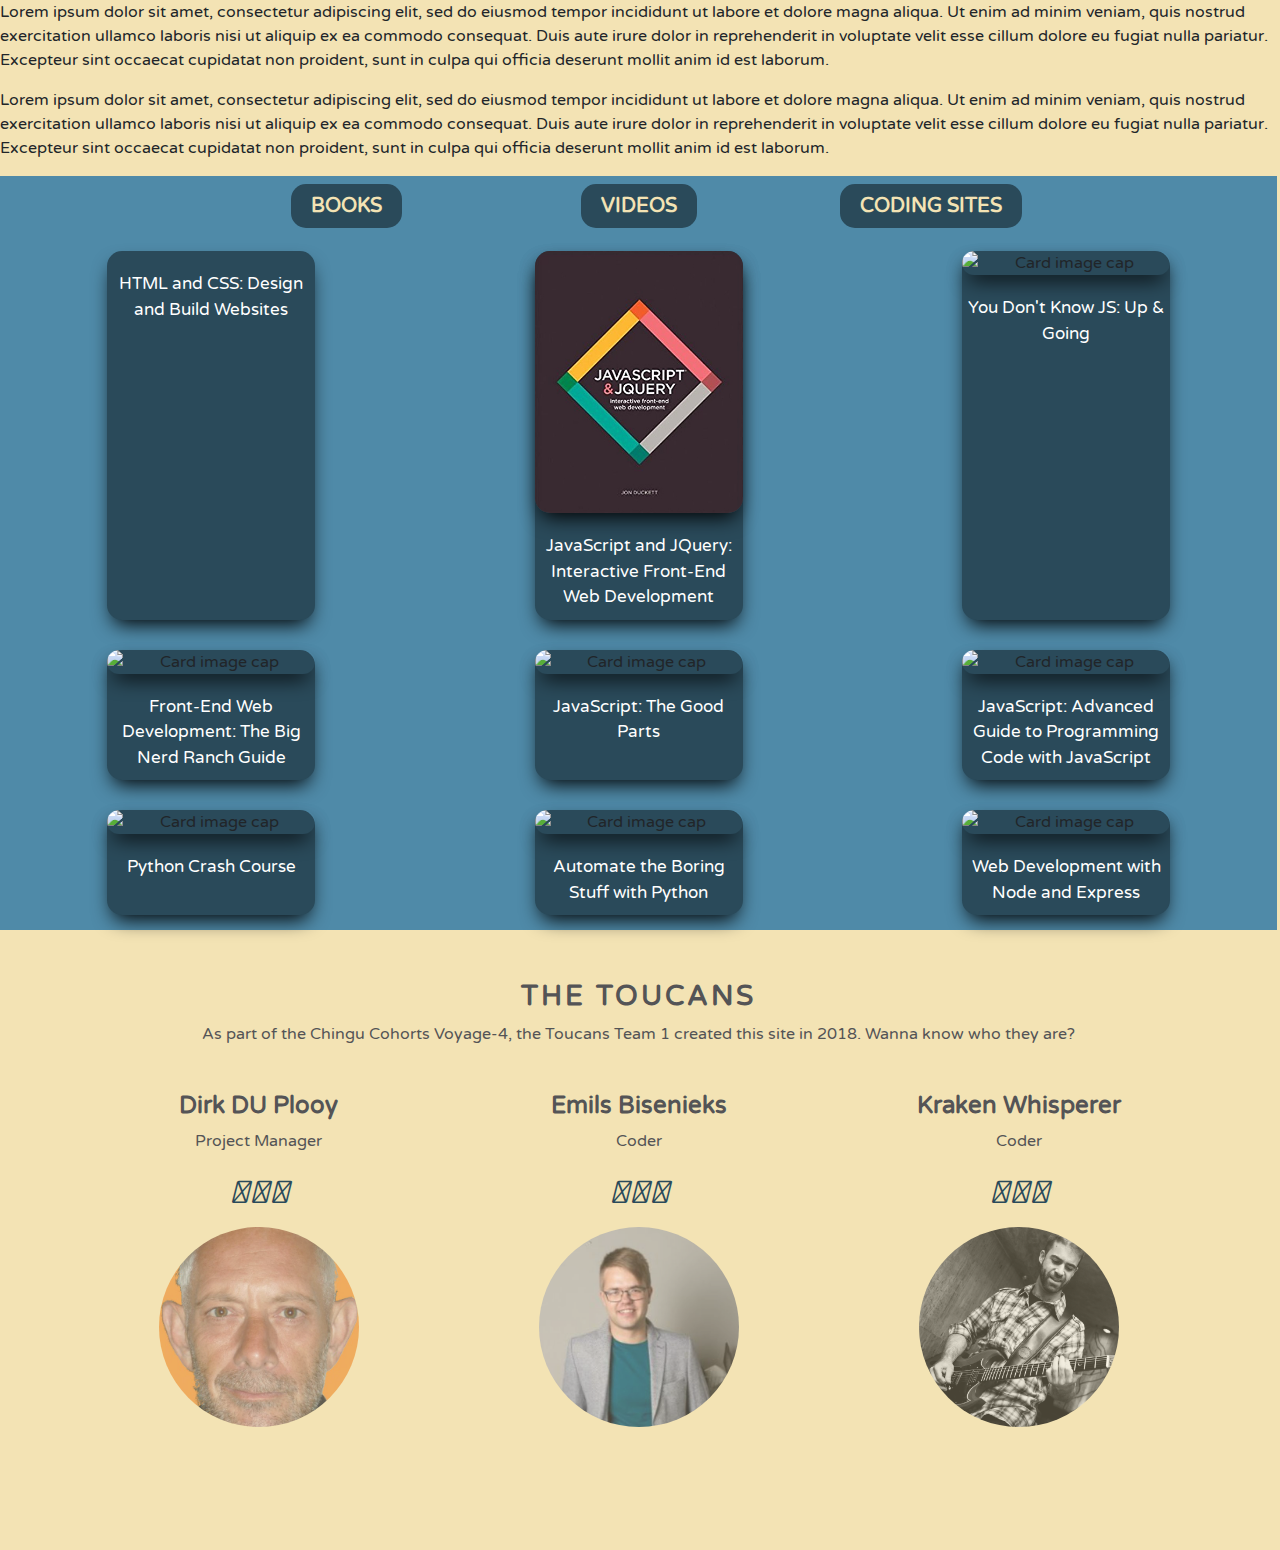
==== index.html @ 9dbf76cd "CSS Grid" ====
<!doctype html>
<html lang="en">

<head>
  <!-- Required meta tags -->
  <meta charset="utf-8">
  <meta name="viewport" content="width=device-width, initial-scale=1, shrink-to-fit=no">

  <!-- Bootstrap CSS -->
  <link rel="stylesheet" href="https://maxcdn.bootstrapcdn.com/bootstrap/4.0.0/css/bootstrap.min.css" integrity="sha384-Gn5384xqQ1aoWXA+058RXPxPg6fy4IWvTNh0E263XmFcJlSAwiGgFAW/dAiS6JXm"
    crossorigin="anonymous">
  <link rel="stylesheet" href="https://maxcdn.bootstrapcdn.com/font-awesome/4.7.0/css/font-awesome.min.css">
  <script defer src="https://use.fontawesome.com/releases/v5.0.7/js/all.js"></script>
  <link rel="stylesheet" href="https://cdn.rawgit.com/konpa/devicon/df6431e323547add1b4cf45992913f15286456d3/devicon.min.css">
  <link href="https://fonts.googleapis.com/css?family=Gloria+Hallelujah|Varela+Round" rel="stylesheet">
  <link rel="stylesheet" type="text/css" href="css/style.css" />
  <title>Toucans-Team-1</title>

</head>


<body>
  <!--Navbar_Section-dirkduplooy-->
  <div class="navBar">
<nav class
  </div>
  <!--End of Navbar-Section-dirkduplooy-->

  <!--Header and Intro-->
  <div class="headerIntro">

    <p>Lorem ipsum dolor sit amet, consectetur adipiscing elit, sed do eiusmod tempor incididunt ut labore et dolore magna aliqua.
      Ut enim ad minim veniam, quis nostrud exercitation ullamco laboris nisi ut aliquip ex ea commodo consequat. Duis aute
      irure dolor in reprehenderit in voluptate velit esse cillum dolore eu fugiat nulla pariatur. Excepteur sint occaecat
      cupidatat non proident, sunt in culpa qui officia deserunt mollit anim id est laborum.</p>

  </div>

  <!-- more-content-section-->

  <div class="moreContent">

    <p>Lorem ipsum dolor sit amet, consectetur adipiscing elit, sed do eiusmod tempor incididunt ut labore et dolore magna aliqua.
      Ut enim ad minim veniam, quis nostrud exercitation ullamco laboris nisi ut aliquip ex ea commodo consequat. Duis aute
      irure dolor in reprehenderit in voluptate velit esse cillum dolore eu fugiat nulla pariatur. Excepteur sint occaecat
      cupidatat non proident, sunt in culpa qui officia deserunt mollit anim id est laborum.</p>
  </div>





  <!--CARDS-->
  <div class="cards-section container-fluid">
    <div class="container resource-section">
      <div class="row justify-content-center">
        <div class="col-lg-3 col-xl-3 text-center">
          <a href="#">BOOKS</a>
        </div>
        <div class="col-lg-3 col-xl-3 text-center">
          <a href="#">VIDEOS</a>
        </div>
        <div class="col-lg-3 col-xl-3 text-center">
          <a href="#">CODING SITES</a>
        </div>
      </div>

    </div>
    <div class="container">
      <div class="row d-flex justify-content-between">
        <div class="custom-card col-md-4 col-lg-4 col-xl-3">
          <div class="card text-center mx-auto h-100" style="width: 13rem;">
            <img class="card-img-top card-img-top" src="img/book1.jpg" alt="">

            <!-- The Modal -->
            <div id="cardsModal" class="modal">
              <!-- The Close Button -->
              <span class="close">&times;</span>
              <!-- Modal Content (The Image) -->
              <div class="container">
                <div class="row justify-content-center">
                  <div class="col-6 col-sx-8 col-md-7 col-lg-6 col-xl-6">
                    <img class="modal-content" id="image-modal">
                  </div>
                  <div class="col-sx-4 col-md-5 col-lg-6 col-xl-6">
                    <h2 class="modal-content-title"></h2>
                    <p class="modal-content-text"></p>
                    <div class="row justify-content-center">
                      <div class="modal-icons fa-2x"></div>
                    </div>
                    <div class="rating row justify-content-center">
                      <div class="col-sx-10 col-md-10 col-lg-10 col-xl-10">
                        <h5 class="text-white">RATE THIS RESOURCE:</h5>
                        <a id="star-1">
                          <i class="fas fa-star fa-lg"></i>
                        </a>

                        <i id="star-2" class="fas fa-star fa-lg"></i>
                        <i id="star-3" class="fas fa-star fa-lg"></i>
                        <i id="star-4" class="fas fa-star fa-lg"></i>
                        <i id="star-5" class="fas fa-star fa-lg"></i>
                      </div>
                    </div>
                    <a id="link-to-amazon" href="" target="_blank">
                      <button type="button" class="buy-on-amazon btn">Buy on Amazon</button>
                    </a>
                  </div>
                </div>
              </div>
            </div>

            <div class="card-block">
              <h4 class="card-title text-white">HTML and CSS: Design and Build Websites</h4>
            </div>
          </div>
        </div>
        <div class=" custom-card col-md-4 col-lg-4 col-xl-3">
          <div class="card text-center mx-auto h-100" style="width: 13rem;">
            <img class="card-img-top card-img-top" src="img/book2.jpg" alt="Card image cap">
            <div class="card-block">
              <h4 class="card-title text-white">JavaScript and JQuery: Interactive Front-End Web Development</h4>
            </div>
          </div>
        </div>
        <div class="custom-card col-md-4 col-lg-4 col-xl-3">
          <div class="card text-center mx-auto h-100" style="width: 13rem;">
            <img class="card-img-top" src="img/book3.jpg" alt="Card image cap">
            <div class="card-block">
              <h4 class="card-title text-white">You Don't Know JS: Up & Going</h4>
            </div>
          </div>
        </div>
      </div>
      <div class="row d-flex justify-content-between">
        <div class="custom-card col-md-4 col-lg-4 col-xl-3">
          <div class="card text-center mx-auto h-100" style="width: 13rem;">
            <img class="card-img-top" src="img/book4.jpg" alt="Card image cap">
            <div class="card-block">
              <h4 class="card-title text-white">Front-End Web Development: The Big Nerd Ranch Guide</h4>
            </div>
          </div>
        </div>
        <div class=" custom-card col-md-4 col-lg-4 col-xl-3">
          <div class="card text-center mx-auto h-100" style="width: 13rem;">
            <img class="card-img-top" src="img/book5.jpg" alt="Card image cap">
            <div class="card-block">
              <h4 class="card-title text-white">JavaScript: The Good Parts</h4>
            </div>
          </div>
        </div>
        <div class="custom-card col-md-4 col-lg-4 col-xl-3">
          <div class="card text-center mx-auto h-100" style="width: 13rem;">
            <img class="card-img-top" src="img/book6.jpg" alt="Card image cap">
            <div class="card-block">
              <h4 class="card-title text-white">JavaScript: Advanced Guide to Programming Code with JavaScript</h4>
            </div>
          </div>
        </div>
      </div>
      <div class="row d-flex justify-content-between">
        <div class="custom-card col-md-4 col-lg-4 col-xl-3">
          <div class="card text-center mx-auto h-100" style="width: 13rem;">
            <img class="card-img-top" src="img/book7.jpg" alt="Card image cap">
            <div class="card-block">
              <h4 class="card-title text-white">Python Crash Course</h4>
            </div>
          </div>
        </div>
        <div class=" custom-card col-md-4 col-lg-4 col-xl-3">
          <div class="card text-center mx-auto h-100" style="width: 13rem;">
            <img class="card-img-top" src="img/book8.jpg" alt="Card image cap">
            <div class="card-block">
              <h4 class="card-title text-white">Automate the Boring Stuff with Python</h4>
            </div>
          </div>
        </div>
        <div class="custom-card col-md-4 col-lg-4 col-xl-3">
          <div class="card text-center mx-auto h-100" style="width: 13rem;">
            <img class="card-img-top" src="img/book9.jpg" alt="Card image cap">
            <div class="card-block">
              <h4 class="card-title text-white">Web Development with Node and Express</h4>
            </div>
          </div>
        </div>
      </div>
    </div>
  </div>



  <!--FOOTER / AUTHOR INFO-->
  <footer>
    <div class="footer container text-center">
      <div class="row">
        <div class="about col-lg-12 col-xl-12">
          <h3>THE TOUCANS</h3>
          <p>As part of the Chingu Cohorts Voyage-4, the Toucans Team 1 created this site in 2018. Wanna know who they are?
          </p>
        </div>
      </div>

      <div class="profile-containers row">
        <div class="col-md-4 col-lg-4 col-xl-4">
          <h4>
            <strong>Dirk DU Plooy</strong>
          </h4>
          <p>Project Manager</p>
          <a href="https://github.com/dirkduplooy">
            <i class="fab fa-github fa-2x"></i>
          </a>
          <a href="https://twitter.com/dirkthecoder">
            <i class="fab fa-twitter fa-2x"></i>
          </a>
          <a href="https://www.linkedin.com/in/dirkduplooy/">
            <i class="fab fa-linkedin fa-2x"></i>
          </a>
          <div class="coder-profile">
            <img src="img/dirk.jpg" class="rounded-circle person" alt="Random Name">
          </div>
        </div>

        <div class="col-md-4 col-lg-4 col-xl-4">
          <h4>
            <strong>Emils Bisenieks</strong>
          </h4>
          <p>Coder</p>
          <a href="https://github.com/tasesmuemils">
            <i class="fab fa-github fa-2x"></i>
          </a>
          <a href="https://twitter.com/tasesmuemils">
            <i class="fab fa-twitter fa-2x"></i>
          </a>
          <a href="http://www.linkedin.com/in/em%C4%ABls-bisenieks-3277a6115">
            <i class="fab fa-linkedin fa-2x"></i>
          </a>
          <div class="coder-profile">
            <img src="img/emils.jpg" class="rounded-circle person" alt="Random Name">
          </div>
        </div>

        <div class="col-md-4 col-lg-4 col-xl-4">
          <h4>
            <strong>Kraken Whisperer</strong>
          </h4>
          <p>Coder</p>
          <a href="https://github.com/MCarballeira">
            <i class="fab fa-github fa-2x"></i>
          </a>
          <a href="https://twitter.com/KrakenWhisperer">
            <i class="fab fa-twitter fa-2x"></i>
          </a>
          <a href="https://codepen.io/KrakenWhisperer/">
            <i class="fab fa-codepen fa-2x"></i>
          </a>
          <div class="coder-profile">
            <img src="img/kraken.jpg" class="rounded-circle person" alt="Random Name">
          </div>
        </div>
      </div>
    </div>
  </footer>

  <script src="js/script.js" type="text/javascript"></script>
  <script src="js/script2.js" type="text/javascript"></script>
  <!-- Optional JavaScript -->
  <!-- jQuery first, then Popper.js, then Bootstrap JS -->
  <script src="https://code.jquery.com/jquery-3.2.1.slim.min.js" integrity="sha384-KJ3o2DKtIkvYIK3UENzmM7KCkRr/rE9/Qpg6aAZGJwFDMVNA/GpGFF93hXpG5KkN"
    crossorigin="anonymous"></script>
  <script src="https://cdnjs.cloudflare.com/ajax/libs/popper.js/1.12.9/umd/popper.min.js" integrity="sha384-ApNbgh9B+Y1QKtv3Rn7W3mgPxhU9K/ScQsAP7hUibX39j7fakFPskvXusvfa0b4Q"
    crossorigin="anonymous"></script>
  <script src="https://maxcdn.bootstrapcdn.com/bootstrap/4.0.0/js/bootstrap.min.js" integrity="sha384-JZR6Spejh4U02d8jOt6vLEHfe/JQGiRRSQQxSfFWpi1MquVdAyjUar5+76PVCmYl"
    crossorigin="anonymous"></script>
</body>

</html>
---- css/style.css ----
/*BASIC MARKUP*/
* {
    /*border: 1px solid red; /*Use when you need to check spacing*/
    font-family: 'Varela Round', sans-serif;
}

/*color pallete*/
:root{
	--color1: #4f8aa8;
	--color2: #f3e3b4;
	--color3: #2a4a5a;
	--color4: #5c849a;
	--color5: #545456;
}

/*Navbar*/
.navBar{
  display:grid;
  grid-template-columns: auto auto;
  grid-template-rows: auto auto;
  grid-gap: 3px;
  background-color: var(--color2);
  padding-bottom: 20px; 
}
/*Content-Section start*/
.headerIntro{
  display:grid;
  grid-template-columns: auto auto;
  grid-template-rows: auto auto;
}

.moreContent{
  display:grid;
  grid-template-columns: auto auto;
  grid-template-rows: auto auto;
}

/*Content Section end*/

.resource-section {
  font-size: 20px;
  padding: 15px 0px;
}

.resource-section a {
  color: var(--color2);
  background-color: var(--color3);
  padding: 10px 20px;
  border-radius: 15px;
  font-weight: bold;
}

.resource-section a:hover {
  text-decoration: none;
}


/*CARDS*/

.cards-section {
    background-color: var(--color1);
}

.card {
    border-width: 0px;
    border-radius: 0px;
    background-color: var(--color3);
    border-radius: 15px;
    -webkit-box-shadow: 0 10px 20px -6px black;
    -moz-box-shadow: 0 10px 20px -6px black;
    box-shadow: 0 10px 20px -6px black;
    padding-bottom: 10px;
}

.card img {
  border-top-left-radius: 15px;
  border-top-right-radius: 15px;
  border-bottom-left-radius: 15px;
  border-bottom-right-radius: 15px;
  box-shadow: 0 10px 20px -6px black;
}

.custom-card {
    padding: 15px 0px;
}

.card-block h4{
    margin: 0px;
    padding: 20px 5px 0px 5px;
    font-size: 17px;
    line-height: inherit;
}

.card-block h5{
    margin: 0px;
    padding: 5px 0px 5px 0px;
    font-size: 15px;
}

.card-footer {
  background-color: none;
}



/*MODALS*/
.card-img-top {
    cursor: pointer;
    transition: 0.3s;
}

.card-img-top:hover {
  opacity: 0.5;
  color: var(--color2);
}

/* The Modal (background) */
.modal {
    display: none; /* Hidden by default */
    position: fixed; /* Stay in place */
    z-index: 1; /* Sit on top */
    padding-top: 50px; /* Location of the box */
    left: 0;
    top: 0;
    width: 100%; /* Full width */
    height: 100%; /* Full height */
    overflow: auto; /* Enable scroll if needed */
    background-color: rgb(0,0,0); /* Fallback color */
    background-color: rgba(0,0,0,0.9); /* Black w/ opacity */
}

/* Modal Content (image) */
.modal-content {
    padding: 0px;
    margin: auto;
    display: block;
    width: 50%;
    max-width: 700px;
}



/* Add Animation */
.modal-content {
    -webkit-animation-name: zoom;
    -webkit-animation-duration: 0.5s;
    animation-name: zoom;
    animation-duration: 0.5s;
}

.modal-content-text {
  padding: 10px 0px;
}

.rating {
  padding: 10px 0px;
}

.buy-on-amazon {
  background-color: var(--color2);
  color: var(--color3) !important;
  font-weight: bold;
  margin-bottom: 15px;
}

.buy-on-amazon:hover {
  background-color: var(--color4);
  color: var(--color2) !important;
  font-weight: bold;
}

.modal-content-text, .rating, .modal-icons, .buy-on-amazon, .modal-content-title {
  color: white;
  -webkit-animation-name: zoom;
  -webkit-animation-duration: 1.2s;
  animation-name: zoom;
  animation-duration: 1.2s;
}

.fa-star {
  color: var(--color2);
}


@-webkit-keyframes zoom {
    from {-webkit-transform:scale(0)}
    to {-webkit-transform:scale(1)}
}

@keyframes zoom {
    from {transform:scale(0)}
    to {transform:scale(1)}
}

/* The Close Button */
.close {
    position: absolute;
    top: 15px;
    right: 35px;
    color: var(--color2);
    font-size: 40px;
    font-weight: bold;
    transition: 0.3s;
}

.close:hover,
.close:focus {
    color: #bbb;
    text-decoration: none;
    cursor: pointer;
}

/* 100% Image Width on Smaller Screens */
@media only screen and (max-width: 700px){
    .modal-content {
        width: 100%;
    }
}



/*FOOTER*/

footer{
	background-color: var(--color2);
	color: var(--color5);
}

.about h3{
  padding-top: 50px;
	letter-spacing: 3px;
  font-weight: bolder;
}

.about p {
  padding-bottom: 30px;
}

.person {
    border: 0px;
    opacity: 0.7;
    width: 200px;
    height: 200px;
}
.person:hover {
    box-shadow: 0 0 20px 10px var(--color3);
}

.profile-containers {
  padding-bottom: 50px;
}

.coder-profile {
  padding: 10px 10px 50px 10px;
}

.footer a{
	color: var(--color3);
}

.footer a:hover{
	color: var(--color1);
}
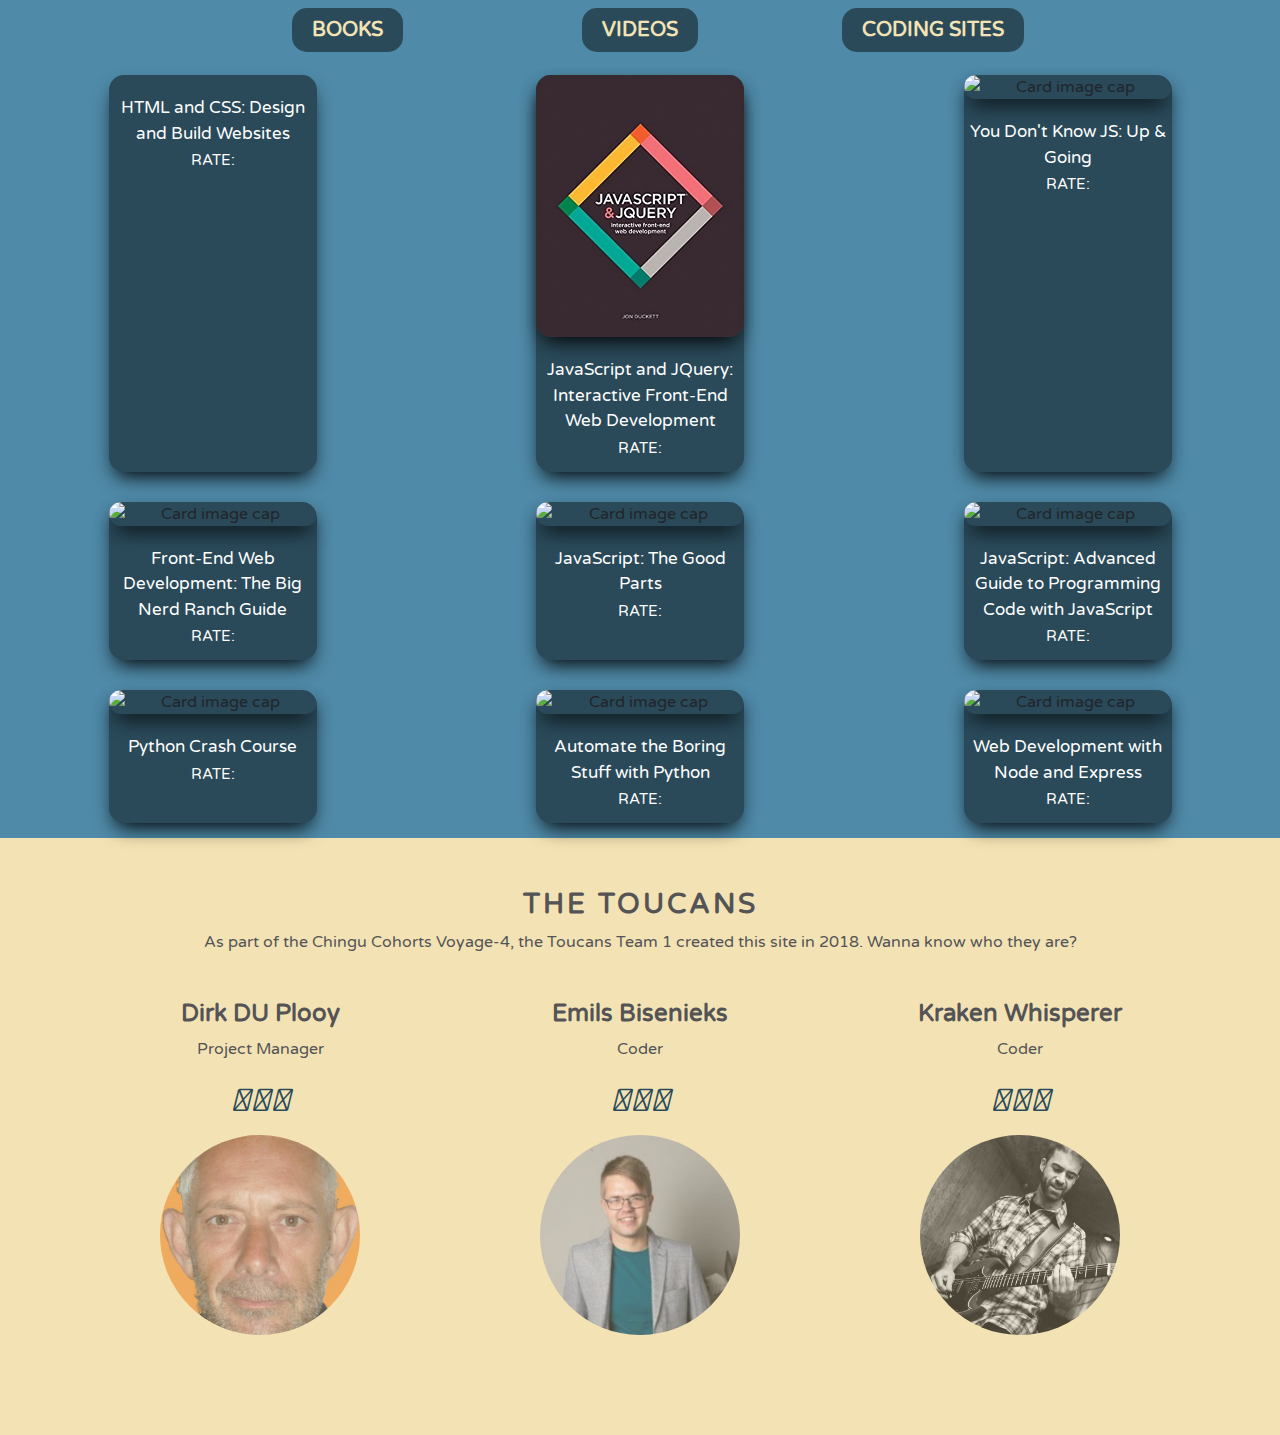
==== commit f92944d8: "added Rating Stars code" ====
--- a/index.html
+++ b/index.html
@@ -7,44 +7,20 @@
   <meta name="viewport" content="width=device-width, initial-scale=1, shrink-to-fit=no">
 
   <!-- Bootstrap CSS -->
-  <link rel="stylesheet" href="https://maxcdn.bootstrapcdn.com/bootstrap/4.0.0/css/bootstrap.min.css" integrity="sha384-Gn5384xqQ1aoWXA+058RXPxPg6fy4IWvTNh0E263XmFcJlSAwiGgFAW/dAiS6JXm"
-    crossorigin="anonymous">
+  <link rel="stylesheet" href="https://maxcdn.bootstrapcdn.com/bootstrap/4.0.0/css/bootstrap.min.css" integrity="sha384-Gn5384xqQ1aoWXA+058RXPxPg6fy4IWvTNh0E263XmFcJlSAwiGgFAW/dAiS6JXm" crossorigin="anonymous">
   <link rel="stylesheet" href="https://maxcdn.bootstrapcdn.com/font-awesome/4.7.0/css/font-awesome.min.css">
   <script defer src="https://use.fontawesome.com/releases/v5.0.7/js/all.js"></script>
   <link rel="stylesheet" href="https://cdn.rawgit.com/konpa/devicon/df6431e323547add1b4cf45992913f15286456d3/devicon.min.css">
   <link href="https://fonts.googleapis.com/css?family=Gloria+Hallelujah|Varela+Round" rel="stylesheet">
   <link rel="stylesheet" type="text/css" href="css/style.css" />
   <title>Toucans-Team-1</title>
-
 </head>
 
 
 <body>
-  <!--Navbar_Section-dirkduplooy-->
-  <div class="navBar">
-<nav class
-  </div>
-  <!--End of Navbar-Section-dirkduplooy-->
-
-  <!--Header and Intro-->
-  <div class="headerIntro">
-
-    <p>Lorem ipsum dolor sit amet, consectetur adipiscing elit, sed do eiusmod tempor incididunt ut labore et dolore magna aliqua.
-      Ut enim ad minim veniam, quis nostrud exercitation ullamco laboris nisi ut aliquip ex ea commodo consequat. Duis aute
-      irure dolor in reprehenderit in voluptate velit esse cillum dolore eu fugiat nulla pariatur. Excepteur sint occaecat
-      cupidatat non proident, sunt in culpa qui officia deserunt mollit anim id est laborum.</p>
-
-  </div>
-
-  <!-- more-content-section-->
-
-  <div class="moreContent">
-
-    <p>Lorem ipsum dolor sit amet, consectetur adipiscing elit, sed do eiusmod tempor incididunt ut labore et dolore magna aliqua.
-      Ut enim ad minim veniam, quis nostrud exercitation ullamco laboris nisi ut aliquip ex ea commodo consequat. Duis aute
-      irure dolor in reprehenderit in voluptate velit esse cillum dolore eu fugiat nulla pariatur. Excepteur sint occaecat
-      cupidatat non proident, sunt in culpa qui officia deserunt mollit anim id est laborum.</p>
-  </div>
+
+
+
 
 
 
@@ -91,9 +67,7 @@
                     <div class="rating row justify-content-center">
                       <div class="col-sx-10 col-md-10 col-lg-10 col-xl-10">
                         <h5 class="text-white">RATE THIS RESOURCE:</h5>
-                        <a id="star-1">
-                          <i class="fas fa-star fa-lg"></i>
-                        </a>
+                        <a id="star-1"><i class="fas fa-star fa-lg"></i></a>
 
                         <i id="star-2" class="fas fa-star fa-lg"></i>
                         <i id="star-3" class="fas fa-star fa-lg"></i>
@@ -101,9 +75,7 @@
                         <i id="star-5" class="fas fa-star fa-lg"></i>
                       </div>
                     </div>
-                    <a id="link-to-amazon" href="" target="_blank">
-                      <button type="button" class="buy-on-amazon btn">Buy on Amazon</button>
-                    </a>
+                    <a id="link-to-amazon" href="" target="_blank"><button type="button" class="buy-on-amazon btn">Buy on Amazon</button></a>
                   </div>
                 </div>
               </div>
@@ -111,6 +83,8 @@
 
             <div class="card-block">
               <h4 class="card-title text-white">HTML and CSS: Design and Build Websites</h4>
+              <h5 class="text-white">RATE:</h5>
+              <div class="stars-empty"><div class="stars-full"></div></div>
             </div>
           </div>
         </div>
@@ -119,6 +93,8 @@
             <img class="card-img-top card-img-top" src="img/book2.jpg" alt="Card image cap">
             <div class="card-block">
               <h4 class="card-title text-white">JavaScript and JQuery: Interactive Front-End Web Development</h4>
+              <h5 class="text-white">RATE:</h5>
+              <div class="stars-empty"><div class="stars-full"></div></div>
             </div>
           </div>
         </div>
@@ -127,6 +103,8 @@
             <img class="card-img-top" src="img/book3.jpg" alt="Card image cap">
             <div class="card-block">
               <h4 class="card-title text-white">You Don't Know JS: Up & Going</h4>
+              <h5 class="text-white">RATE:</h5>
+              <div class="stars-empty"><div class="stars-full"></div></div>
             </div>
           </div>
         </div>
@@ -137,6 +115,8 @@
             <img class="card-img-top" src="img/book4.jpg" alt="Card image cap">
             <div class="card-block">
               <h4 class="card-title text-white">Front-End Web Development: The Big Nerd Ranch Guide</h4>
+              <h5 class="text-white">RATE:</h5>
+              <div class="stars-empty"><div class="stars-full"></div></div>
             </div>
           </div>
         </div>
@@ -145,6 +125,8 @@
             <img class="card-img-top" src="img/book5.jpg" alt="Card image cap">
             <div class="card-block">
               <h4 class="card-title text-white">JavaScript: The Good Parts</h4>
+              <h5 class="text-white">RATE:</h5>
+              <div class="stars-empty"><div class="stars-full"></div></div>
             </div>
           </div>
         </div>
@@ -153,6 +135,8 @@
             <img class="card-img-top" src="img/book6.jpg" alt="Card image cap">
             <div class="card-block">
               <h4 class="card-title text-white">JavaScript: Advanced Guide to Programming Code with JavaScript</h4>
+              <h5 class="text-white">RATE:</h5>
+              <div class="stars-empty"><div class="stars-full"></div></div>
             </div>
           </div>
         </div>
@@ -163,6 +147,8 @@
             <img class="card-img-top" src="img/book7.jpg" alt="Card image cap">
             <div class="card-block">
               <h4 class="card-title text-white">Python Crash Course</h4>
+              <h5 class="text-white">RATE:</h5>
+              <div class="stars-empty"><div class="stars-full"></div></div>
             </div>
           </div>
         </div>
@@ -171,6 +157,8 @@
             <img class="card-img-top" src="img/book8.jpg" alt="Card image cap">
             <div class="card-block">
               <h4 class="card-title text-white">Automate the Boring Stuff with Python</h4>
+              <h5 class="text-white">RATE:</h5>
+              <div class="stars-empty"><div class="stars-full"></div></div>
             </div>
           </div>
         </div>
@@ -179,6 +167,8 @@
             <img class="card-img-top" src="img/book9.jpg" alt="Card image cap">
             <div class="card-block">
               <h4 class="card-title text-white">Web Development with Node and Express</h4>
+              <h5 class="text-white">RATE:</h5>
+              <div class="stars-empty"><div class="stars-full"></div></div>
             </div>
           </div>
         </div>
@@ -194,64 +184,39 @@
       <div class="row">
         <div class="about col-lg-12 col-xl-12">
           <h3>THE TOUCANS</h3>
-          <p>As part of the Chingu Cohorts Voyage-4, the Toucans Team 1 created this site in 2018. Wanna know who they are?
-          </p>
+          <p>As part of the Chingu Cohorts Voyage-4, the Toucans Team 1 created this site in 2018. Wanna know who they are? </p>
         </div>
       </div>
 
       <div class="profile-containers row">
         <div class="col-md-4 col-lg-4 col-xl-4">
-          <h4>
-            <strong>Dirk DU Plooy</strong>
-          </h4>
+          <h4><strong>Dirk DU Plooy</strong></h4>
           <p>Project Manager</p>
-          <a href="https://github.com/dirkduplooy">
-            <i class="fab fa-github fa-2x"></i>
-          </a>
-          <a href="https://twitter.com/dirkthecoder">
-            <i class="fab fa-twitter fa-2x"></i>
-          </a>
-          <a href="https://www.linkedin.com/in/dirkduplooy/">
-            <i class="fab fa-linkedin fa-2x"></i>
-          </a>
+          <a href="https://github.com/dirkduplooy"><i class="fab fa-github fa-2x"></i></a>
+          <a href="https://twitter.com/dirkthecoder"><i class="fab fa-twitter fa-2x"></i></a>
+          <a href="https://www.linkedin.com/in/dirkduplooy/"><i class="fab fa-linkedin fa-2x"></i></a>
           <div class="coder-profile">
             <img src="img/dirk.jpg" class="rounded-circle person" alt="Random Name">
           </div>
         </div>
 
         <div class="col-md-4 col-lg-4 col-xl-4">
-          <h4>
-            <strong>Emils Bisenieks</strong>
-          </h4>
+          <h4><strong>Emils Bisenieks</strong></h4>
           <p>Coder</p>
-          <a href="https://github.com/tasesmuemils">
-            <i class="fab fa-github fa-2x"></i>
-          </a>
-          <a href="https://twitter.com/tasesmuemils">
-            <i class="fab fa-twitter fa-2x"></i>
-          </a>
-          <a href="http://www.linkedin.com/in/em%C4%ABls-bisenieks-3277a6115">
-            <i class="fab fa-linkedin fa-2x"></i>
-          </a>
+          <a href="https://github.com/tasesmuemils"><i class="fab fa-github fa-2x"></i></a>
+          <a href="https://twitter.com/tasesmuemils"><i class="fab fa-twitter fa-2x"></i></a>
+          <a href="http://www.linkedin.com/in/em%C4%ABls-bisenieks-3277a6115"><i class="fab fa-linkedin fa-2x"></i></a>
           <div class="coder-profile">
             <img src="img/emils.jpg" class="rounded-circle person" alt="Random Name">
           </div>
         </div>
 
         <div class="col-md-4 col-lg-4 col-xl-4">
-          <h4>
-            <strong>Kraken Whisperer</strong>
-          </h4>
+          <h4><strong>Kraken Whisperer</strong></h4>
           <p>Coder</p>
-          <a href="https://github.com/MCarballeira">
-            <i class="fab fa-github fa-2x"></i>
-          </a>
-          <a href="https://twitter.com/KrakenWhisperer">
-            <i class="fab fa-twitter fa-2x"></i>
-          </a>
-          <a href="https://codepen.io/KrakenWhisperer/">
-            <i class="fab fa-codepen fa-2x"></i>
-          </a>
+          <a href="https://github.com/MCarballeira"><i class="fab fa-github fa-2x"></i></a>
+          <a href="https://twitter.com/KrakenWhisperer"><i class="fab fa-twitter fa-2x"></i></a>
+          <a href="https://codepen.io/KrakenWhisperer/"><i class="fab fa-codepen fa-2x"></i></a>
           <div class="coder-profile">
             <img src="img/kraken.jpg" class="rounded-circle person" alt="Random Name">
           </div>
@@ -264,12 +229,9 @@
   <script src="js/script2.js" type="text/javascript"></script>
   <!-- Optional JavaScript -->
   <!-- jQuery first, then Popper.js, then Bootstrap JS -->
-  <script src="https://code.jquery.com/jquery-3.2.1.slim.min.js" integrity="sha384-KJ3o2DKtIkvYIK3UENzmM7KCkRr/rE9/Qpg6aAZGJwFDMVNA/GpGFF93hXpG5KkN"
-    crossorigin="anonymous"></script>
-  <script src="https://cdnjs.cloudflare.com/ajax/libs/popper.js/1.12.9/umd/popper.min.js" integrity="sha384-ApNbgh9B+Y1QKtv3Rn7W3mgPxhU9K/ScQsAP7hUibX39j7fakFPskvXusvfa0b4Q"
-    crossorigin="anonymous"></script>
-  <script src="https://maxcdn.bootstrapcdn.com/bootstrap/4.0.0/js/bootstrap.min.js" integrity="sha384-JZR6Spejh4U02d8jOt6vLEHfe/JQGiRRSQQxSfFWpi1MquVdAyjUar5+76PVCmYl"
-    crossorigin="anonymous"></script>
+  <script src="https://code.jquery.com/jquery-3.2.1.slim.min.js" integrity="sha384-KJ3o2DKtIkvYIK3UENzmM7KCkRr/rE9/Qpg6aAZGJwFDMVNA/GpGFF93hXpG5KkN" crossorigin="anonymous"></script>
+  <script src="https://cdnjs.cloudflare.com/ajax/libs/popper.js/1.12.9/umd/popper.min.js" integrity="sha384-ApNbgh9B+Y1QKtv3Rn7W3mgPxhU9K/ScQsAP7hUibX39j7fakFPskvXusvfa0b4Q" crossorigin="anonymous"></script>
+  <script src="https://maxcdn.bootstrapcdn.com/bootstrap/4.0.0/js/bootstrap.min.js" integrity="sha384-JZR6Spejh4U02d8jOt6vLEHfe/JQGiRRSQQxSfFWpi1MquVdAyjUar5+76PVCmYl" crossorigin="anonymous"></script>
 </body>
 
-</html>+</html>
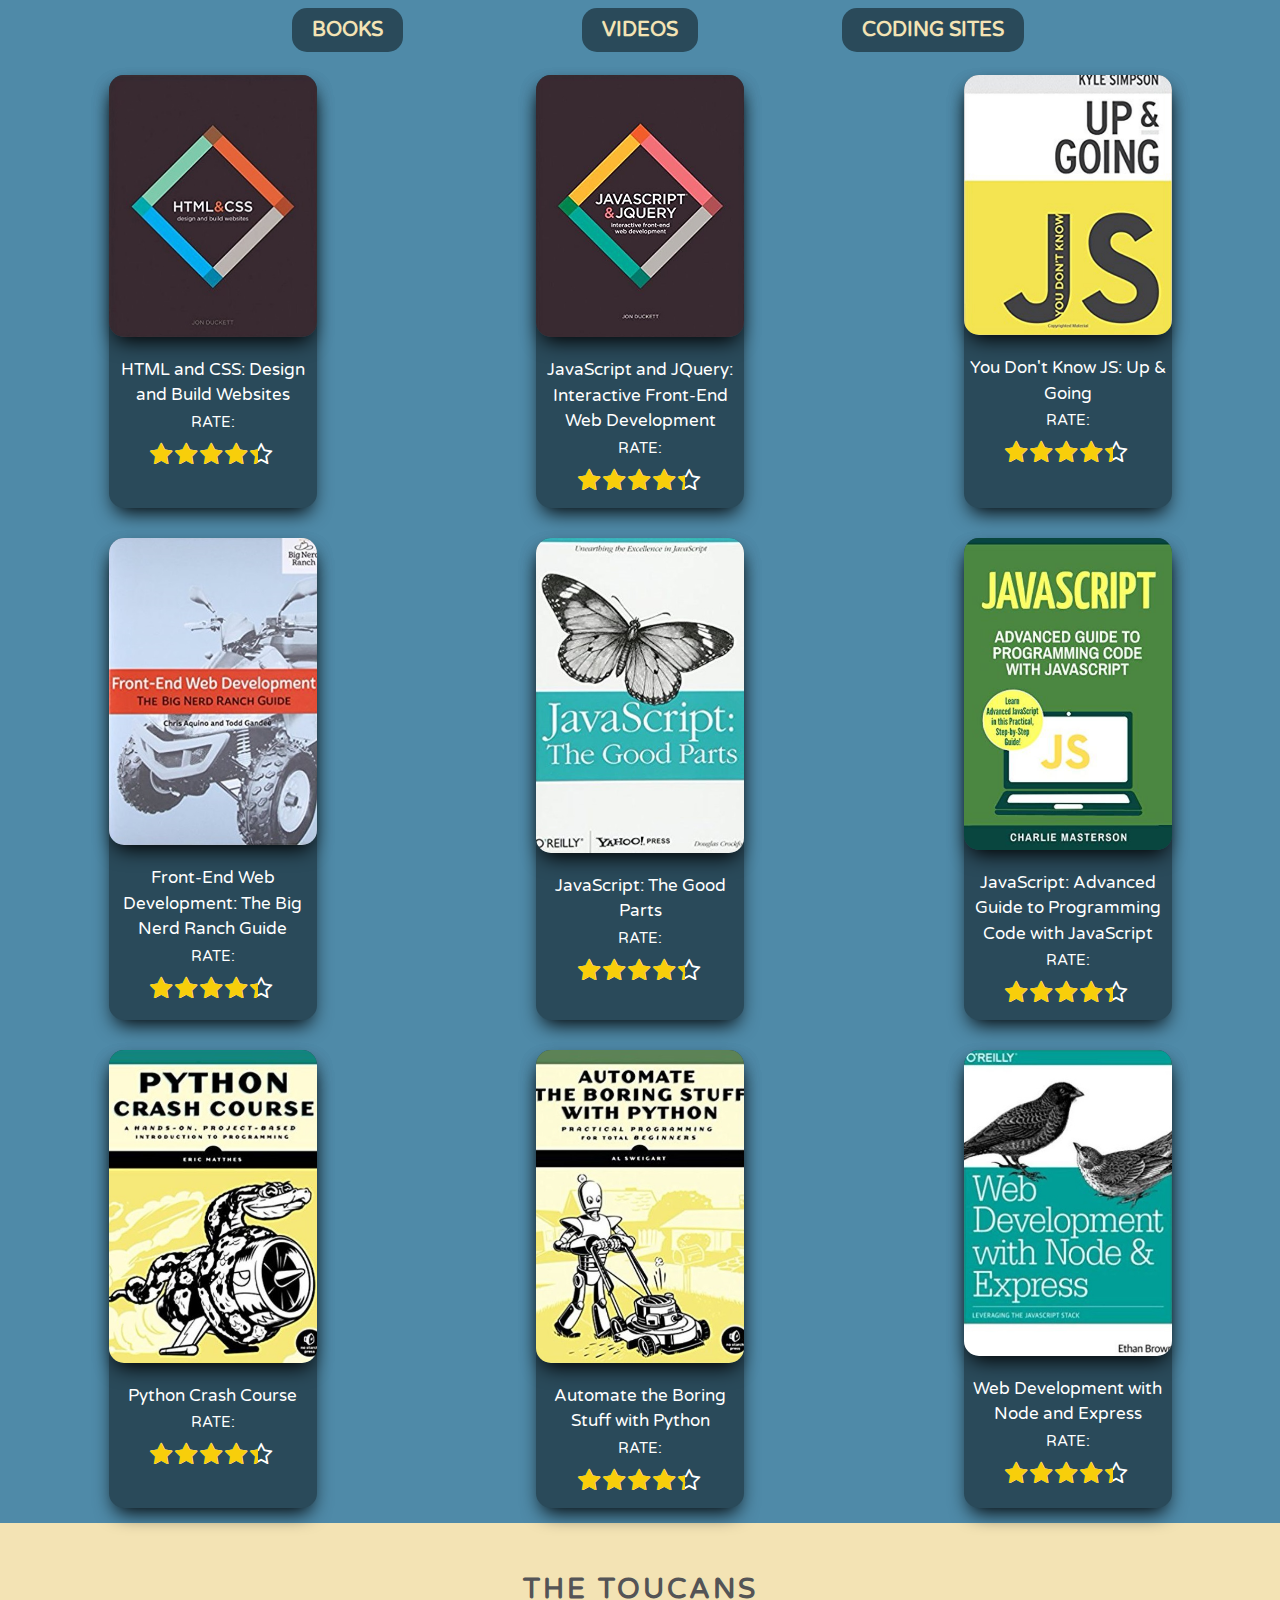
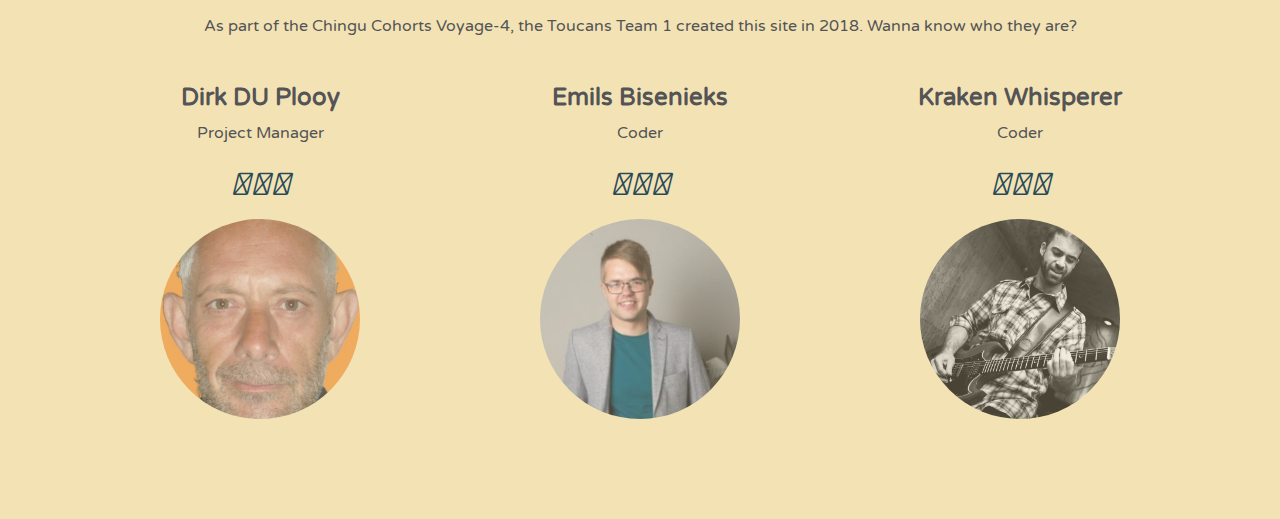
==== commit 8de1c0e5: "updated to allow user rating inside modal" ====
--- a/index.html
+++ b/index.html
@@ -64,15 +64,32 @@
                     <div class="row justify-content-center">
                       <div class="modal-icons fa-2x"></div>
                     </div>
-                    <div class="rating row justify-content-center">
+                    <div class="rating-stars rating row justify-content-center">
                       <div class="col-sx-10 col-md-10 col-lg-10 col-xl-10">
                         <h5 class="text-white">RATE THIS RESOURCE:</h5>
-                        <a id="star-1"><i class="fas fa-star fa-lg"></i></a>
-
-                        <i id="star-2" class="fas fa-star fa-lg"></i>
-                        <i id="star-3" class="fas fa-star fa-lg"></i>
-                        <i id="star-4" class="fas fa-star fa-lg"></i>
-                        <i id="star-5" class="fas fa-star fa-lg"></i>
+                        <ul id='stars'>
+                          <li class='star' title='Poor' data-value='1'>
+                            <i class='fa fa-star fa-fw'></i>
+                          </li>
+                          <li class='star' title='Fair' data-value='2'>
+                            <i class='fa fa-star fa-fw'></i>
+                          </li>
+                          <li class='star' title='Good' data-value='3'>
+                            <i class='fa fa-star fa-fw'></i>
+                          </li>
+                          <li class='star' title='Excellent' data-value='4'>
+                            <i class='fa fa-star fa-fw'></i>
+                          </li>
+                          <li class='star' title='WOW!!!' data-value='5'>
+                            <i class='fa fa-star fa-fw'></i>
+                          </li>
+                        </ul>
+                      </div>
+                      <div class='success-box'>
+                        <div class='clearfix'></div>
+                        <img alt='tick image' width='32' src='https://i.imgur.com/3C3apOp.png'/>
+                        <div class='text-message'></div>
+                        <div class='clearfix'></div>
                       </div>
                     </div>
                     <a id="link-to-amazon" href="" target="_blank"><button type="button" class="buy-on-amazon btn">Buy on Amazon</button></a>
@@ -225,13 +242,16 @@
     </div>
   </footer>
 
-  <script src="js/script.js" type="text/javascript"></script>
-  <script src="js/script2.js" type="text/javascript"></script>
+  
   <!-- Optional JavaScript -->
   <!-- jQuery first, then Popper.js, then Bootstrap JS -->
   <script src="https://code.jquery.com/jquery-3.2.1.slim.min.js" integrity="sha384-KJ3o2DKtIkvYIK3UENzmM7KCkRr/rE9/Qpg6aAZGJwFDMVNA/GpGFF93hXpG5KkN" crossorigin="anonymous"></script>
+  
+  
   <script src="https://cdnjs.cloudflare.com/ajax/libs/popper.js/1.12.9/umd/popper.min.js" integrity="sha384-ApNbgh9B+Y1QKtv3Rn7W3mgPxhU9K/ScQsAP7hUibX39j7fakFPskvXusvfa0b4Q" crossorigin="anonymous"></script>
   <script src="https://maxcdn.bootstrapcdn.com/bootstrap/4.0.0/js/bootstrap.min.js" integrity="sha384-JZR6Spejh4U02d8jOt6vLEHfe/JQGiRRSQQxSfFWpi1MquVdAyjUar5+76PVCmYl" crossorigin="anonymous"></script>
+  <script src="js/script.js" type="text/javascript"></script>
+  <script src="js/script2.js" type="text/javascript"></script>
 </body>
 
 </html>
--- a/css/style.css
+++ b/css/style.css
@@ -1,11 +1,11 @@
 
 /*BASIC MARKUP*/
 * {
-    /*border: 1px solid red; /*Use when you need to check spacing*/
+    /border: 1px solid red; /*Use when you need to check spacing*/
     font-family: 'Varela Round', sans-serif;
 }
 
-/*color pallete*/
+/*collor pallete*/
 :root{
 	--color1: #4f8aa8;
 	--color2: #f3e3b4;
@@ -13,30 +13,6 @@
 	--color4: #5c849a;
 	--color5: #545456;
 }
-
-/*Navbar*/
-.navBar{
-  display:grid;
-  grid-template-columns: auto auto;
-  grid-template-rows: auto auto;
-  grid-gap: 3px;
-  background-color: var(--color2);
-  padding-bottom: 20px; 
-}
-/*Content-Section start*/
-.headerIntro{
-  display:grid;
-  grid-template-columns: auto auto;
-  grid-template-rows: auto auto;
-}
-
-.moreContent{
-  display:grid;
-  grid-template-columns: auto auto;
-  grid-template-rows: auto auto;
-}
-
-/*Content Section end*/
 
 .resource-section {
   font-size: 20px;
@@ -102,7 +78,36 @@
   background-color: none;
 }
 
-
+/*STARS*/
+.stars-empty {
+  display: inline-block;
+  position: relative;
+  font-family: FontAwesome;
+  
+  font-size: 1.5em;
+  color: white;
+  letter-spacing: 3px;
+}
+
+.stars-empty::before {
+  content: "\f006 \f006 \f006 \f006 \f006";
+}
+ 
+.stars-full {
+  position: absolute;
+  top: 0;
+  left: 0;
+  white-space: nowrap;
+  overflow: hidden;
+  width: 0;
+  font-family: FontAwesome;
+}
+ 
+.stars-full::before {
+  content: "\f005 \f005 \f005 \f005 \f005";
+  color: #f8ce0b;
+
+}
 
 /*MODALS*/
 .card-img-top {
@@ -112,7 +117,7 @@
 
 .card-img-top:hover {
   opacity: 0.5;
-  color: var(--color2);
+  /color: var(--color2);
 }
 
 /* The Modal (background) */
@@ -182,6 +187,34 @@
   color: var(--color2);
 }
 
+/*Rating-stars*/
+.rating-stars ul {
+  list-style-type:none;
+  padding:0;
+  
+  -moz-user-select:none;
+  -webkit-user-select:none;
+}
+.rating-stars ul > li.star {
+  display:inline-block;
+  
+}
+
+/* Idle State of the stars */
+.rating-stars ul > li.star > i.fa {
+  font-size:2.5em; /* Change the size of the stars */
+  color:#ccc; /* Color on idle state */
+}
+
+/* Hover state of the stars */
+.rating-stars ul > li.star.hover > i.fa{
+  color:#FFCC36;
+}
+
+/* Selected state of the stars */
+.rating-stars ul > li.star.selected > i.fa {
+  color:#FF912C;
+}
 
 @-webkit-keyframes zoom {
     from {-webkit-transform:scale(0)}
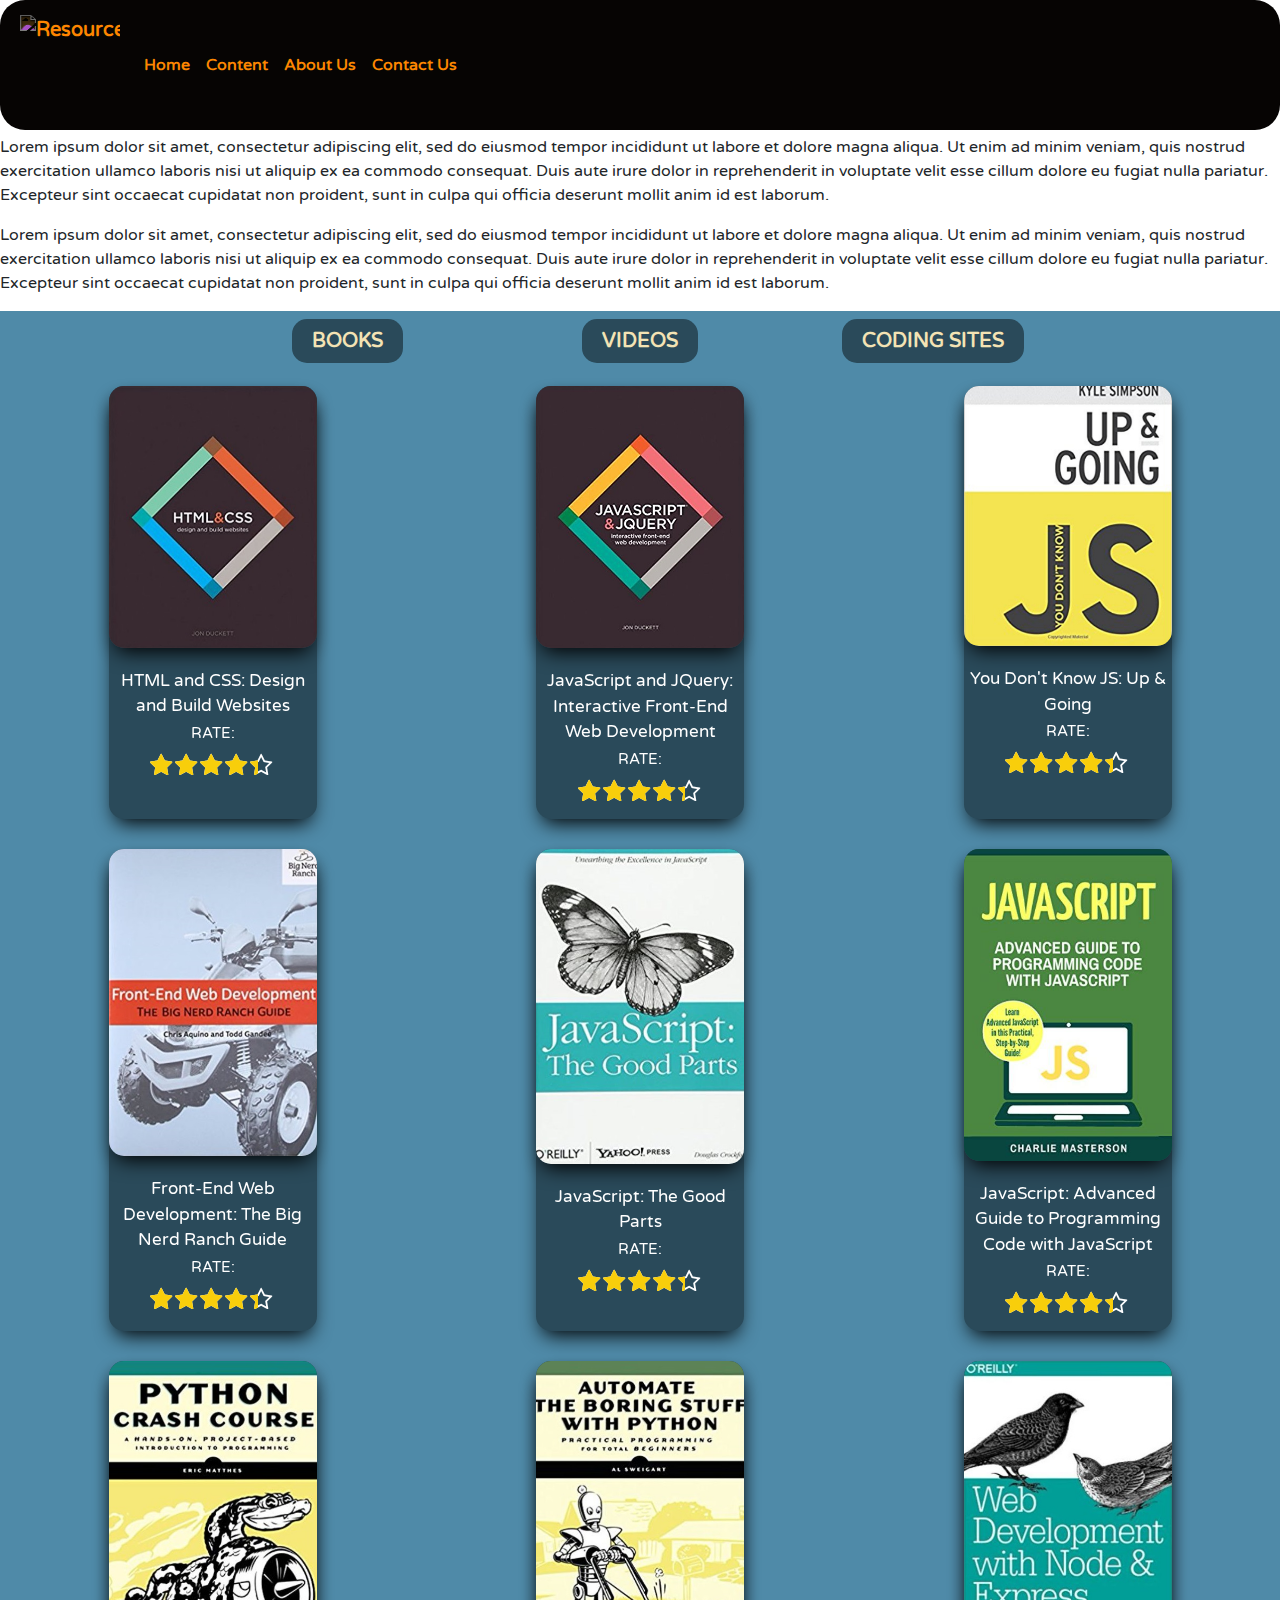
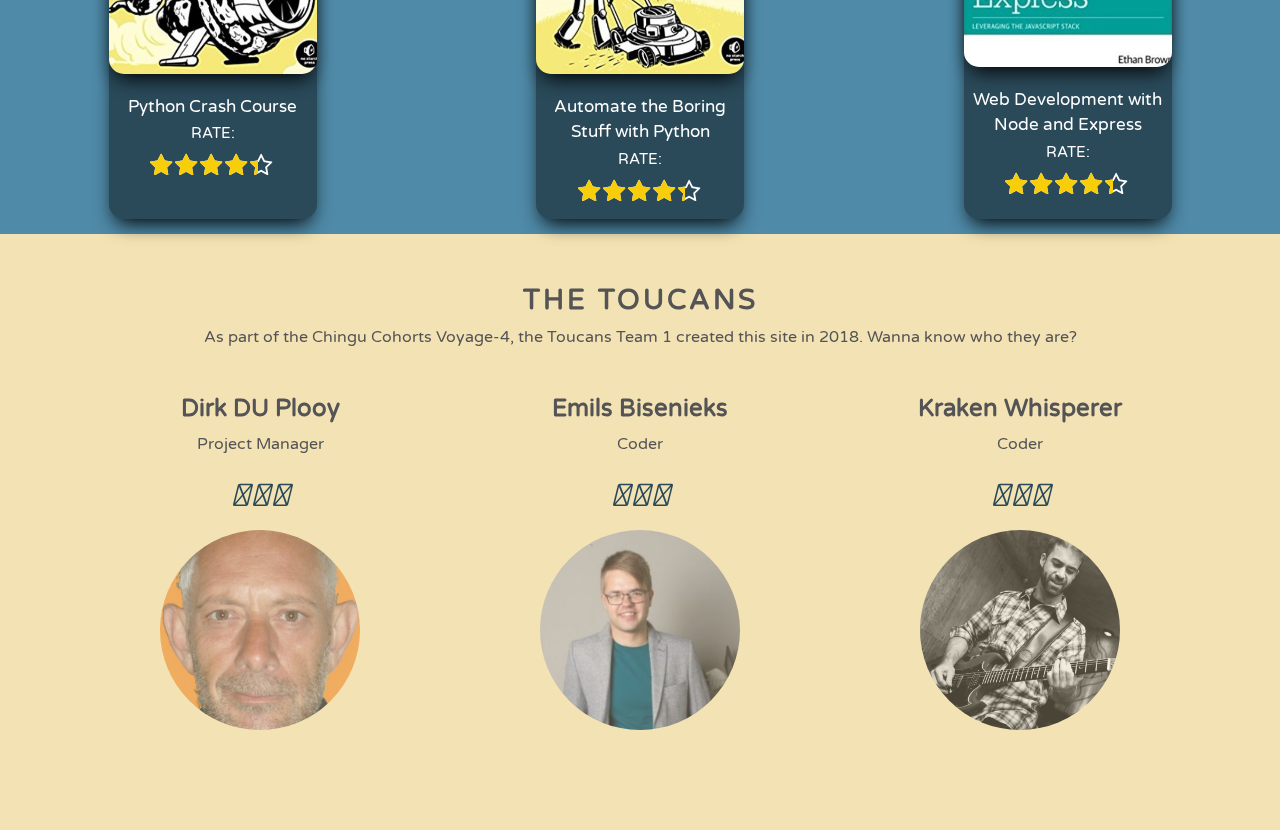
==== commit 7672be17: "Merge remote-tracking branch 'origin/rating-Stars2' into menuSection" ====
--- a/index.html
+++ b/index.html
@@ -7,27 +7,73 @@
   <meta name="viewport" content="width=device-width, initial-scale=1, shrink-to-fit=no">
 
   <!-- Bootstrap CSS -->
-  <link rel="stylesheet" href="https://maxcdn.bootstrapcdn.com/bootstrap/4.0.0/css/bootstrap.min.css" integrity="sha384-Gn5384xqQ1aoWXA+058RXPxPg6fy4IWvTNh0E263XmFcJlSAwiGgFAW/dAiS6JXm" crossorigin="anonymous">
+  <link rel="stylesheet" href="https://maxcdn.bootstrapcdn.com/bootstrap/4.0.0/css/bootstrap.min.css" integrity="sha384-Gn5384xqQ1aoWXA+058RXPxPg6fy4IWvTNh0E263XmFcJlSAwiGgFAW/dAiS6JXm"
+    crossorigin="anonymous">
   <link rel="stylesheet" href="https://maxcdn.bootstrapcdn.com/font-awesome/4.7.0/css/font-awesome.min.css">
   <script defer src="https://use.fontawesome.com/releases/v5.0.7/js/all.js"></script>
   <link rel="stylesheet" href="https://cdn.rawgit.com/konpa/devicon/df6431e323547add1b4cf45992913f15286456d3/devicon.min.css">
   <link href="https://fonts.googleapis.com/css?family=Gloria+Hallelujah|Varela+Round" rel="stylesheet">
   <link rel="stylesheet" type="text/css" href="css/style.css" />
   <title>Toucans-Team-1</title>
+
 </head>
 
 
 <body>
-
-
-
+  <!--Navbar_Section-dirkduplooy-->
+  
+  <div class="navContainer">
+  <nav class="navbar navbar-inverse navbar-expand-lg fixed-top  id="navBar1">
+      <a href="#" class="navbar-brand page-scroll"><img src="img/logo.jpg"?text=LOGO width="100" height="100" class="d-inline-block align-top" alt="ResourceR8"/></a>
+      <button class="navbar-toggler" data-toggle="collapse" data-target="#navbarCollapse">Menu</button>
+      <div class="collapse navbar-collapse" id="navbarCollapse">
+          <ul class="navbar-nav">
+              <li class="navbar-item">
+                  <a href="#Navbar1" class="nav-link">Home</a>
+              </li>
+              <li class="navbar-item">
+                  <a href="#headerIntro1" class="nav-link">Content</a>
+              </li>
+              <li class="navbar-item">
+                  <a href="#footer1" class="nav-link">About Us</a>
+              </li>
+              <li class="navbar-item">
+                  <a href="#footer1" class="nav-link">Contact Us</a>
+              </li>
+          </ul>
+      </div>
+  </nav>
+  </div>
+  
+  
+  <!--End of Navbar-Section-dirkduplooy-->
+
+  <!--Header and Intro-->
+  <div class="headerIntro" id="headerIntro1">
+
+    <p>Lorem ipsum dolor sit amet, consectetur adipiscing elit, sed do eiusmod tempor incididunt ut labore et dolore magna aliqua.
+      Ut enim ad minim veniam, quis nostrud exercitation ullamco laboris nisi ut aliquip ex ea commodo consequat. Duis aute
+      irure dolor in reprehenderit in voluptate velit esse cillum dolore eu fugiat nulla pariatur. Excepteur sint occaecat
+      cupidatat non proident, sunt in culpa qui officia deserunt mollit anim id est laborum.</p>
+
+  </div>
+
+  <!-- more-content-section-->
+
+  <div class="moreContent" id="moreContent1">
+
+    <p>Lorem ipsum dolor sit amet, consectetur adipiscing elit, sed do eiusmod tempor incididunt ut labore et dolore magna aliqua.
+      Ut enim ad minim veniam, quis nostrud exercitation ullamco laboris nisi ut aliquip ex ea commodo consequat. Duis aute
+      irure dolor in reprehenderit in voluptate velit esse cillum dolore eu fugiat nulla pariatur. Excepteur sint occaecat
+      cupidatat non proident, sunt in culpa qui officia deserunt mollit anim id est laborum.</p>
+  </div>
 
 
 
 
 
   <!--CARDS-->
-  <div class="cards-section container-fluid">
+  <div class="cards-section container-fluid" id="cards-Section1">
     <div class="container resource-section">
       <div class="row justify-content-center">
         <div class="col-lg-3 col-xl-3 text-center">
@@ -92,7 +138,9 @@
                         <div class='clearfix'></div>
                       </div>
                     </div>
-                    <a id="link-to-amazon" href="" target="_blank"><button type="button" class="buy-on-amazon btn">Buy on Amazon</button></a>
+                    <a id="link-to-amazon" href="" target="_blank">
+                      <button type="button" class="buy-on-amazon btn">Buy on Amazon</button>
+                    </a>
                   </div>
                 </div>
               </div>
@@ -197,43 +245,68 @@
 
   <!--FOOTER / AUTHOR INFO-->
   <footer>
-    <div class="footer container text-center">
+    <div class="footer container text-center" id="footer1">
       <div class="row">
         <div class="about col-lg-12 col-xl-12">
           <h3>THE TOUCANS</h3>
-          <p>As part of the Chingu Cohorts Voyage-4, the Toucans Team 1 created this site in 2018. Wanna know who they are? </p>
+          <p>As part of the Chingu Cohorts Voyage-4, the Toucans Team 1 created this site in 2018. Wanna know who they are?
+          </p>
         </div>
       </div>
 
       <div class="profile-containers row">
         <div class="col-md-4 col-lg-4 col-xl-4">
-          <h4><strong>Dirk DU Plooy</strong></h4>
+          <h4>
+            <strong>Dirk DU Plooy</strong>
+          </h4>
           <p>Project Manager</p>
-          <a href="https://github.com/dirkduplooy"><i class="fab fa-github fa-2x"></i></a>
-          <a href="https://twitter.com/dirkthecoder"><i class="fab fa-twitter fa-2x"></i></a>
-          <a href="https://www.linkedin.com/in/dirkduplooy/"><i class="fab fa-linkedin fa-2x"></i></a>
+          <a href="https://github.com/dirkduplooy">
+            <i class="fab fa-github fa-2x"></i>
+          </a>
+          <a href="https://twitter.com/dirkthecoder">
+            <i class="fab fa-twitter fa-2x"></i>
+          </a>
+          <a href="https://www.linkedin.com/in/dirkduplooy/">
+            <i class="fab fa-linkedin fa-2x"></i>
+          </a>
           <div class="coder-profile">
             <img src="img/dirk.jpg" class="rounded-circle person" alt="Random Name">
           </div>
         </div>
 
         <div class="col-md-4 col-lg-4 col-xl-4">
-          <h4><strong>Emils Bisenieks</strong></h4>
+          <h4>
+            <strong>Emils Bisenieks</strong>
+          </h4>
           <p>Coder</p>
-          <a href="https://github.com/tasesmuemils"><i class="fab fa-github fa-2x"></i></a>
-          <a href="https://twitter.com/tasesmuemils"><i class="fab fa-twitter fa-2x"></i></a>
-          <a href="http://www.linkedin.com/in/em%C4%ABls-bisenieks-3277a6115"><i class="fab fa-linkedin fa-2x"></i></a>
+          <a href="https://github.com/tasesmuemils">
+            <i class="fab fa-github fa-2x"></i>
+          </a>
+          <a href="https://twitter.com/tasesmuemils">
+            <i class="fab fa-twitter fa-2x"></i>
+          </a>
+          <a href="http://www.linkedin.com/in/em%C4%ABls-bisenieks-3277a6115">
+            <i class="fab fa-linkedin fa-2x"></i>
+          </a>
           <div class="coder-profile">
             <img src="img/emils.jpg" class="rounded-circle person" alt="Random Name">
           </div>
         </div>
 
         <div class="col-md-4 col-lg-4 col-xl-4">
-          <h4><strong>Kraken Whisperer</strong></h4>
+          <h4>
+            <strong>Kraken Whisperer</strong>
+          </h4>
           <p>Coder</p>
-          <a href="https://github.com/MCarballeira"><i class="fab fa-github fa-2x"></i></a>
-          <a href="https://twitter.com/KrakenWhisperer"><i class="fab fa-twitter fa-2x"></i></a>
-          <a href="https://codepen.io/KrakenWhisperer/"><i class="fab fa-codepen fa-2x"></i></a>
+          <a href="https://github.com/MCarballeira">
+            <i class="fab fa-github fa-2x"></i>
+          </a>
+          <a href="https://twitter.com/KrakenWhisperer">
+            <i class="fab fa-twitter fa-2x"></i>
+          </a>
+          <a href="https://codepen.io/KrakenWhisperer/">
+            <i class="fab fa-codepen fa-2x"></i>
+          </a>
           <div class="coder-profile">
             <img src="img/kraken.jpg" class="rounded-circle person" alt="Random Name">
           </div>
@@ -254,4 +327,4 @@
   <script src="js/script2.js" type="text/javascript"></script>
 </body>
 
-</html>
+</html>--- a/css/style.css
+++ b/css/style.css
@@ -1,18 +1,43 @@
 
 /*BASIC MARKUP*/
 * {
-    /border: 1px solid red; /*Use when you need to check spacing*/
+    /*border: 1px solid red; /*Use when you need to check spacing*/
     font-family: 'Varela Round', sans-serif;
 }
 
-/*collor pallete*/
+/*color pallete*/
 :root{
 	--color1: #4f8aa8;
 	--color2: #f3e3b4;
 	--color3: #2a4a5a;
 	--color4: #5c849a;
-	--color5: #545456;
-}
+    --color5: #545456;
+    --color6: #f9fbfc;
+}
+
+body{
+    padding-top:135px ;
+}
+/*Navbar*/
+.navbar{
+   
+    background-color: var(--color6);
+    padding: 10px 20px;
+    border-radius: 25px;
+    font-weight: bold;
+    mix-blend-mode: difference;
+    z-index: auto;
+}
+/*Content-Section start*/
+.headerIntro{
+  
+}
+
+.moreContent{
+  
+}
+
+/*Content Section end*/
 
 .resource-section {
   font-size: 20px;
@@ -117,7 +142,7 @@
 
 .card-img-top:hover {
   opacity: 0.5;
-  /color: var(--color2);
+  color: var(--color2);
 }
 
 /* The Modal (background) */
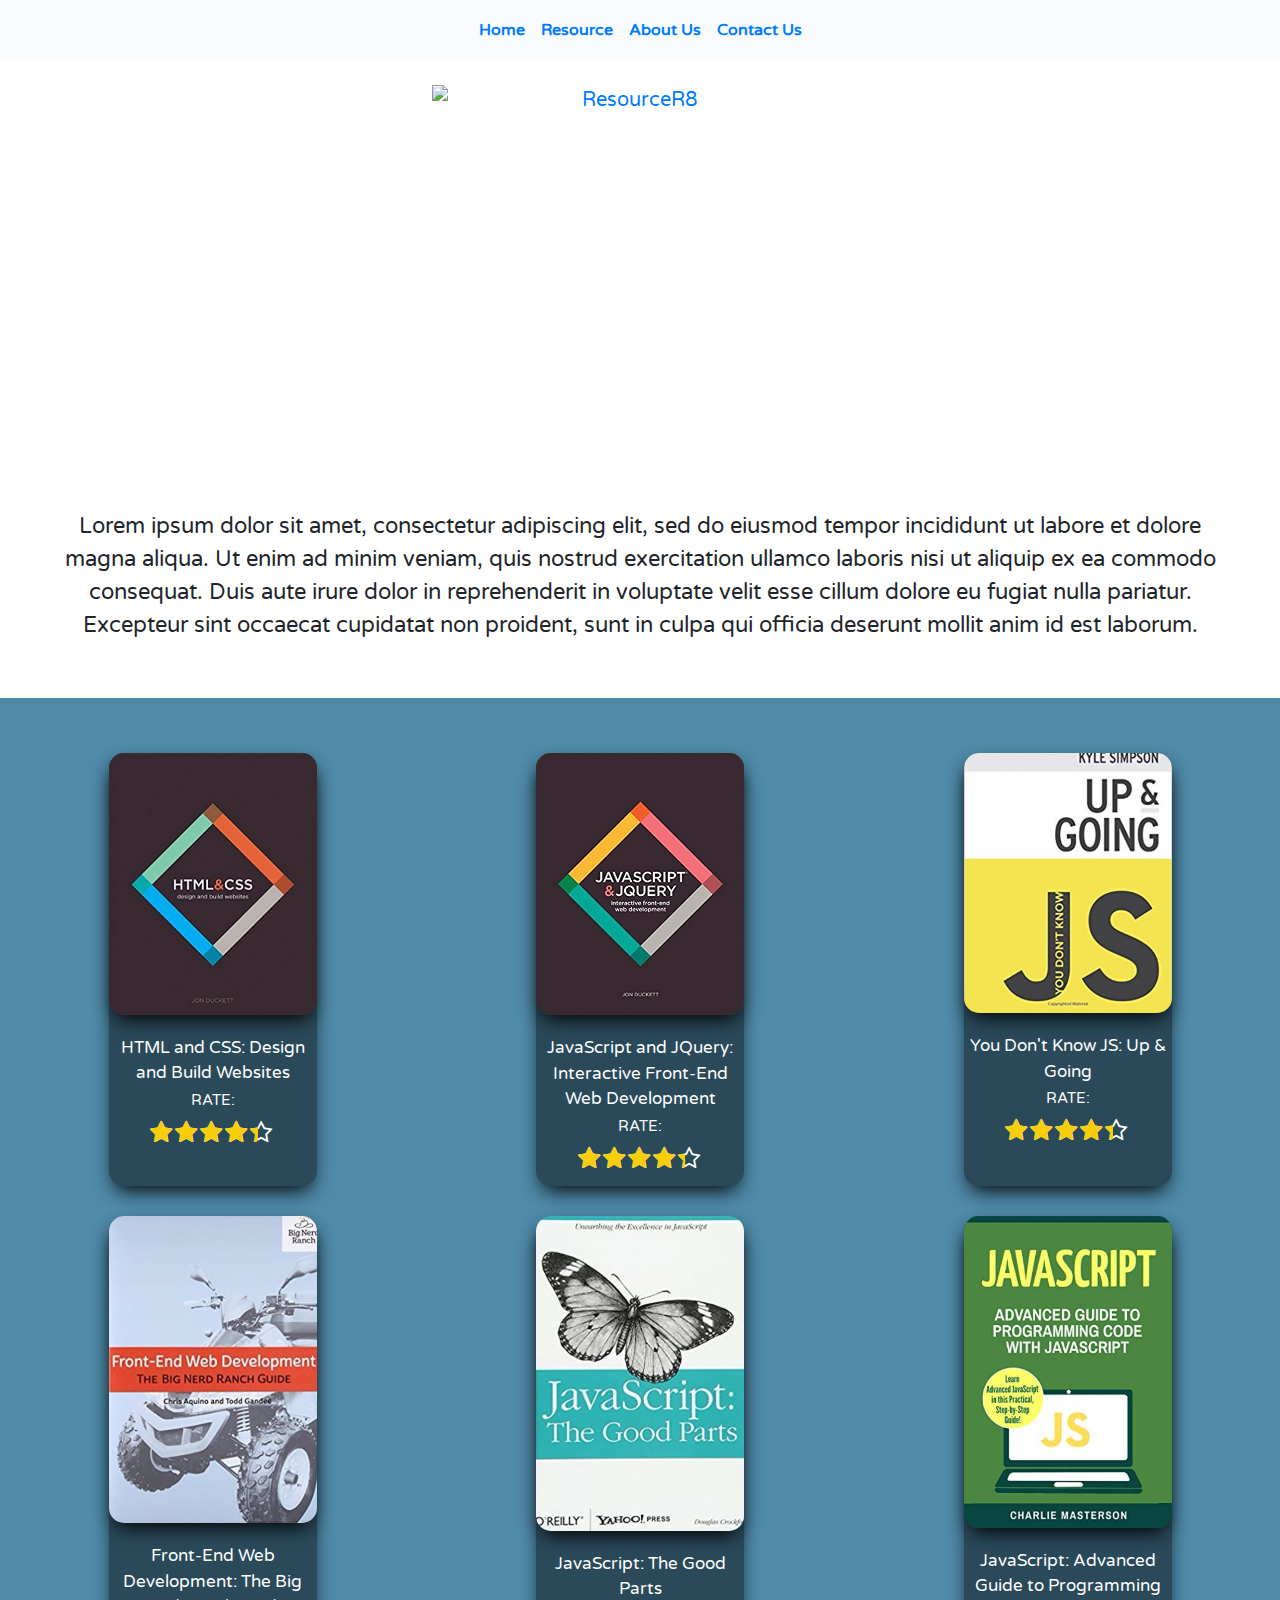
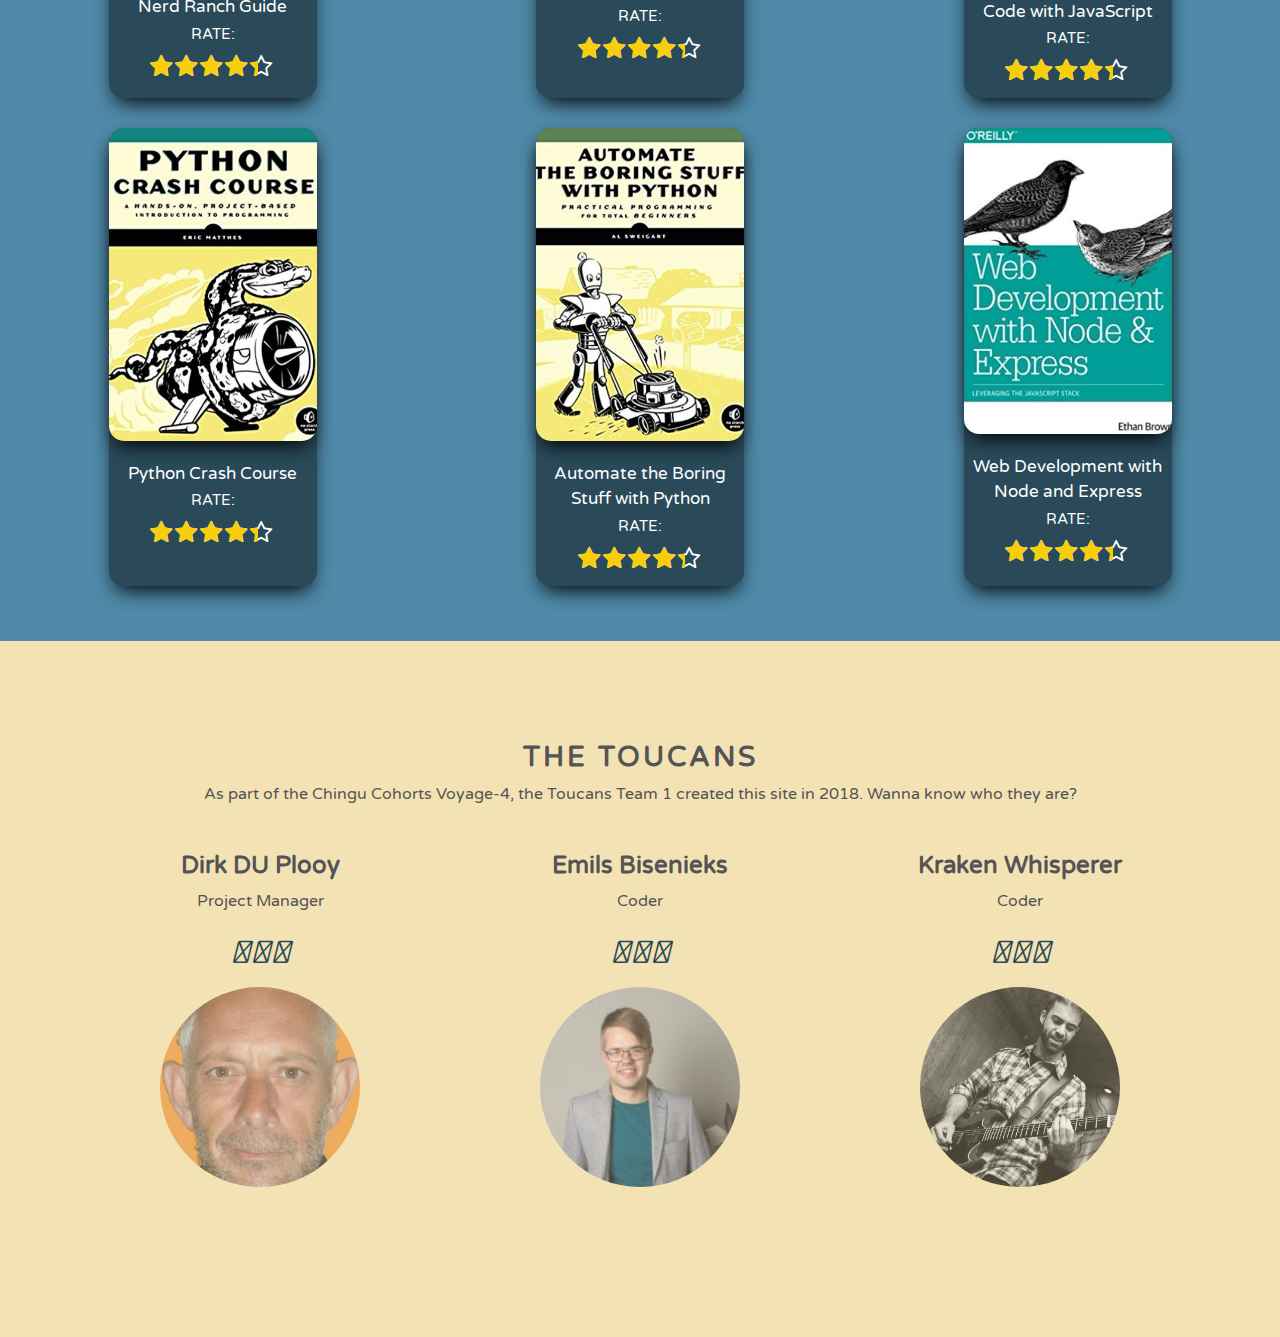
==== commit 110dbace: "EB edit" ====
--- a/index.html
+++ b/index.html
@@ -21,35 +21,35 @@
 
 <body>
   <!--Navbar_Section-dirkduplooy-->
-  
+
   <div class="navContainer">
-  <nav class="navbar navbar-inverse navbar-expand-lg fixed-top  id="navBar1">
-      <a href="#" class="navbar-brand page-scroll"><img src="img/logo.jpg"?text=LOGO width="100" height="100" class="d-inline-block align-top" alt="ResourceR8"/></a>
-      <button class="navbar-toggler" data-toggle="collapse" data-target="#navbarCollapse">Menu</button>
-      <div class="collapse navbar-collapse" id="navbarCollapse">
-          <ul class="navbar-nav">
-              <li class="navbar-item">
-                  <a href="#Navbar1" class="nav-link">Home</a>
-              </li>
-              <li class="navbar-item">
-                  <a href="#headerIntro1" class="nav-link">Content</a>
-              </li>
-              <li class="navbar-item">
-                  <a href="#footer1" class="nav-link">About Us</a>
-              </li>
-              <li class="navbar-item">
-                  <a href="#footer1" class="nav-link">Contact Us</a>
-              </li>
-          </ul>
-      </div>
+  <nav class="navbar navbar-inverse navbar-expand-lg" id="navBar1">
+    <button class="navbar-toggler" data-toggle="collapse" data-target="#navbarCollapse">Menu</button>
+    <div class="collapse navbar-collapse justify-content-center" id="navbarCollapse">
+      <ul class="navbar-nav">
+        <li class="navbar-item">
+          <a href="#headerIntro1" class="nav-link">Home</a>
+        </li>
+        <li class="navbar-item">
+          <a href="#cards-Section1" class="nav-link">Resource</a>
+        </li>
+        <li class="navbar-item">
+          <a href="#footer1" class="nav-link">About Us</a>
+        </li>
+        <li class="navbar-item">
+          <a href="#footer1" class="nav-link">Contact Us</a>
+        </li>
+      </ul>
+    </div>
   </nav>
-  </div>
-  
-  
+</div>
+
+
   <!--End of Navbar-Section-dirkduplooy-->
 
   <!--Header and Intro-->
-  <div class="headerIntro" id="headerIntro1">
+  <div class="headerIntro justify-content-center text-center" id="headerIntro1">
+    <a href="#" class="navbar-brand page-scroll"><img src="img/logo.jpg"?text=LOGO width="400" height="400" class="d-inline-block align-top" alt="ResourceR8"/></a>
 
     <p>Lorem ipsum dolor sit amet, consectetur adipiscing elit, sed do eiusmod tempor incididunt ut labore et dolore magna aliqua.
       Ut enim ad minim veniam, quis nostrud exercitation ullamco laboris nisi ut aliquip ex ea commodo consequat. Duis aute
@@ -58,36 +58,12 @@
 
   </div>
 
-  <!-- more-content-section-->
-
-  <div class="moreContent" id="moreContent1">
-
-    <p>Lorem ipsum dolor sit amet, consectetur adipiscing elit, sed do eiusmod tempor incididunt ut labore et dolore magna aliqua.
-      Ut enim ad minim veniam, quis nostrud exercitation ullamco laboris nisi ut aliquip ex ea commodo consequat. Duis aute
-      irure dolor in reprehenderit in voluptate velit esse cillum dolore eu fugiat nulla pariatur. Excepteur sint occaecat
-      cupidatat non proident, sunt in culpa qui officia deserunt mollit anim id est laborum.</p>
-  </div>
-
 
 
 
 
   <!--CARDS-->
   <div class="cards-section container-fluid" id="cards-Section1">
-    <div class="container resource-section">
-      <div class="row justify-content-center">
-        <div class="col-lg-3 col-xl-3 text-center">
-          <a href="#">BOOKS</a>
-        </div>
-        <div class="col-lg-3 col-xl-3 text-center">
-          <a href="#">VIDEOS</a>
-        </div>
-        <div class="col-lg-3 col-xl-3 text-center">
-          <a href="#">CODING SITES</a>
-        </div>
-      </div>
-
-    </div>
     <div class="container">
       <div class="row d-flex justify-content-between">
         <div class="custom-card col-md-4 col-lg-4 col-xl-3">
@@ -244,8 +220,8 @@
 
 
   <!--FOOTER / AUTHOR INFO-->
-  <footer>
-    <div class="footer container text-center" id="footer1">
+  <footer id="footer1">
+    <div class="footer container text-center">
       <div class="row">
         <div class="about col-lg-12 col-xl-12">
           <h3>THE TOUCANS</h3>
@@ -315,16 +291,15 @@
     </div>
   </footer>
 
-  
+
   <!-- Optional JavaScript -->
   <!-- jQuery first, then Popper.js, then Bootstrap JS -->
   <script src="https://code.jquery.com/jquery-3.2.1.slim.min.js" integrity="sha384-KJ3o2DKtIkvYIK3UENzmM7KCkRr/rE9/Qpg6aAZGJwFDMVNA/GpGFF93hXpG5KkN" crossorigin="anonymous"></script>
-  
-  
+
+
   <script src="https://cdnjs.cloudflare.com/ajax/libs/popper.js/1.12.9/umd/popper.min.js" integrity="sha384-ApNbgh9B+Y1QKtv3Rn7W3mgPxhU9K/ScQsAP7hUibX39j7fakFPskvXusvfa0b4Q" crossorigin="anonymous"></script>
   <script src="https://maxcdn.bootstrapcdn.com/bootstrap/4.0.0/js/bootstrap.min.js" integrity="sha384-JZR6Spejh4U02d8jOt6vLEHfe/JQGiRRSQQxSfFWpi1MquVdAyjUar5+76PVCmYl" crossorigin="anonymous"></script>
   <script src="js/script.js" type="text/javascript"></script>
-  <script src="js/script2.js" type="text/javascript"></script>
 </body>
 
-</html>+</html>
--- a/css/style.css
+++ b/css/style.css
@@ -1,7 +1,7 @@
 
 /*BASIC MARKUP*/
 * {
-    /*border: 1px solid red; /*Use when you need to check spacing*/
+    /border: 1px solid red; /*Use when you need to check spacing*/
     font-family: 'Varela Round', sans-serif;
 }
 
@@ -16,29 +16,29 @@
 }
 
 body{
-    padding-top:135px ;
+    //padding-top:135px ;
 }
 /*Navbar*/
 .navbar{
-   
+
     background-color: var(--color6);
     padding: 10px 20px;
-    border-radius: 25px;
+    /border-radius: 25px;
     font-weight: bold;
-    mix-blend-mode: difference;
-    z-index: auto;
+    //mix-blend-mode: difference;
+    //z-index: inherit;
 }
 /*Content-Section start*/
 .headerIntro{
-  
-}
-
-.moreContent{
-  
+  padding: 20px 40px;
+}
+
+.headerIntro p {
+  padding: 20px 20px;
+  font-size: 22px;
 }
 
 /*Content Section end*/
-
 .resource-section {
   font-size: 20px;
   padding: 15px 0px;
@@ -60,7 +60,8 @@
 /*CARDS*/
 
 .cards-section {
-    background-color: var(--color1);
+  padding: 40px 0px 40px 0px;
+  background-color: var(--color1);
 }
 
 .card {
@@ -108,7 +109,7 @@
   display: inline-block;
   position: relative;
   font-family: FontAwesome;
-  
+
   font-size: 1.5em;
   color: white;
   letter-spacing: 3px;
@@ -117,7 +118,7 @@
 .stars-empty::before {
   content: "\f006 \f006 \f006 \f006 \f006";
 }
- 
+
 .stars-full {
   position: absolute;
   top: 0;
@@ -127,7 +128,7 @@
   width: 0;
   font-family: FontAwesome;
 }
- 
+
 .stars-full::before {
   content: "\f005 \f005 \f005 \f005 \f005";
   color: #f8ce0b;
@@ -216,13 +217,13 @@
 .rating-stars ul {
   list-style-type:none;
   padding:0;
-  
+
   -moz-user-select:none;
   -webkit-user-select:none;
 }
 .rating-stars ul > li.star {
   display:inline-block;
-  
+
 }
 
 /* Idle State of the stars */
@@ -281,12 +282,13 @@
 /*FOOTER*/
 
 footer{
+  padding-top: 100px;
 	background-color: var(--color2);
 	color: var(--color5);
 }
 
 .about h3{
-  padding-top: 50px;
+  padding-top: px;
 	letter-spacing: 3px;
   font-weight: bolder;
 }
@@ -310,7 +312,7 @@
 }
 
 .coder-profile {
-  padding: 10px 10px 50px 10px;
+  padding: 10px 10px 100px 10px;
 }
 
 .footer a{
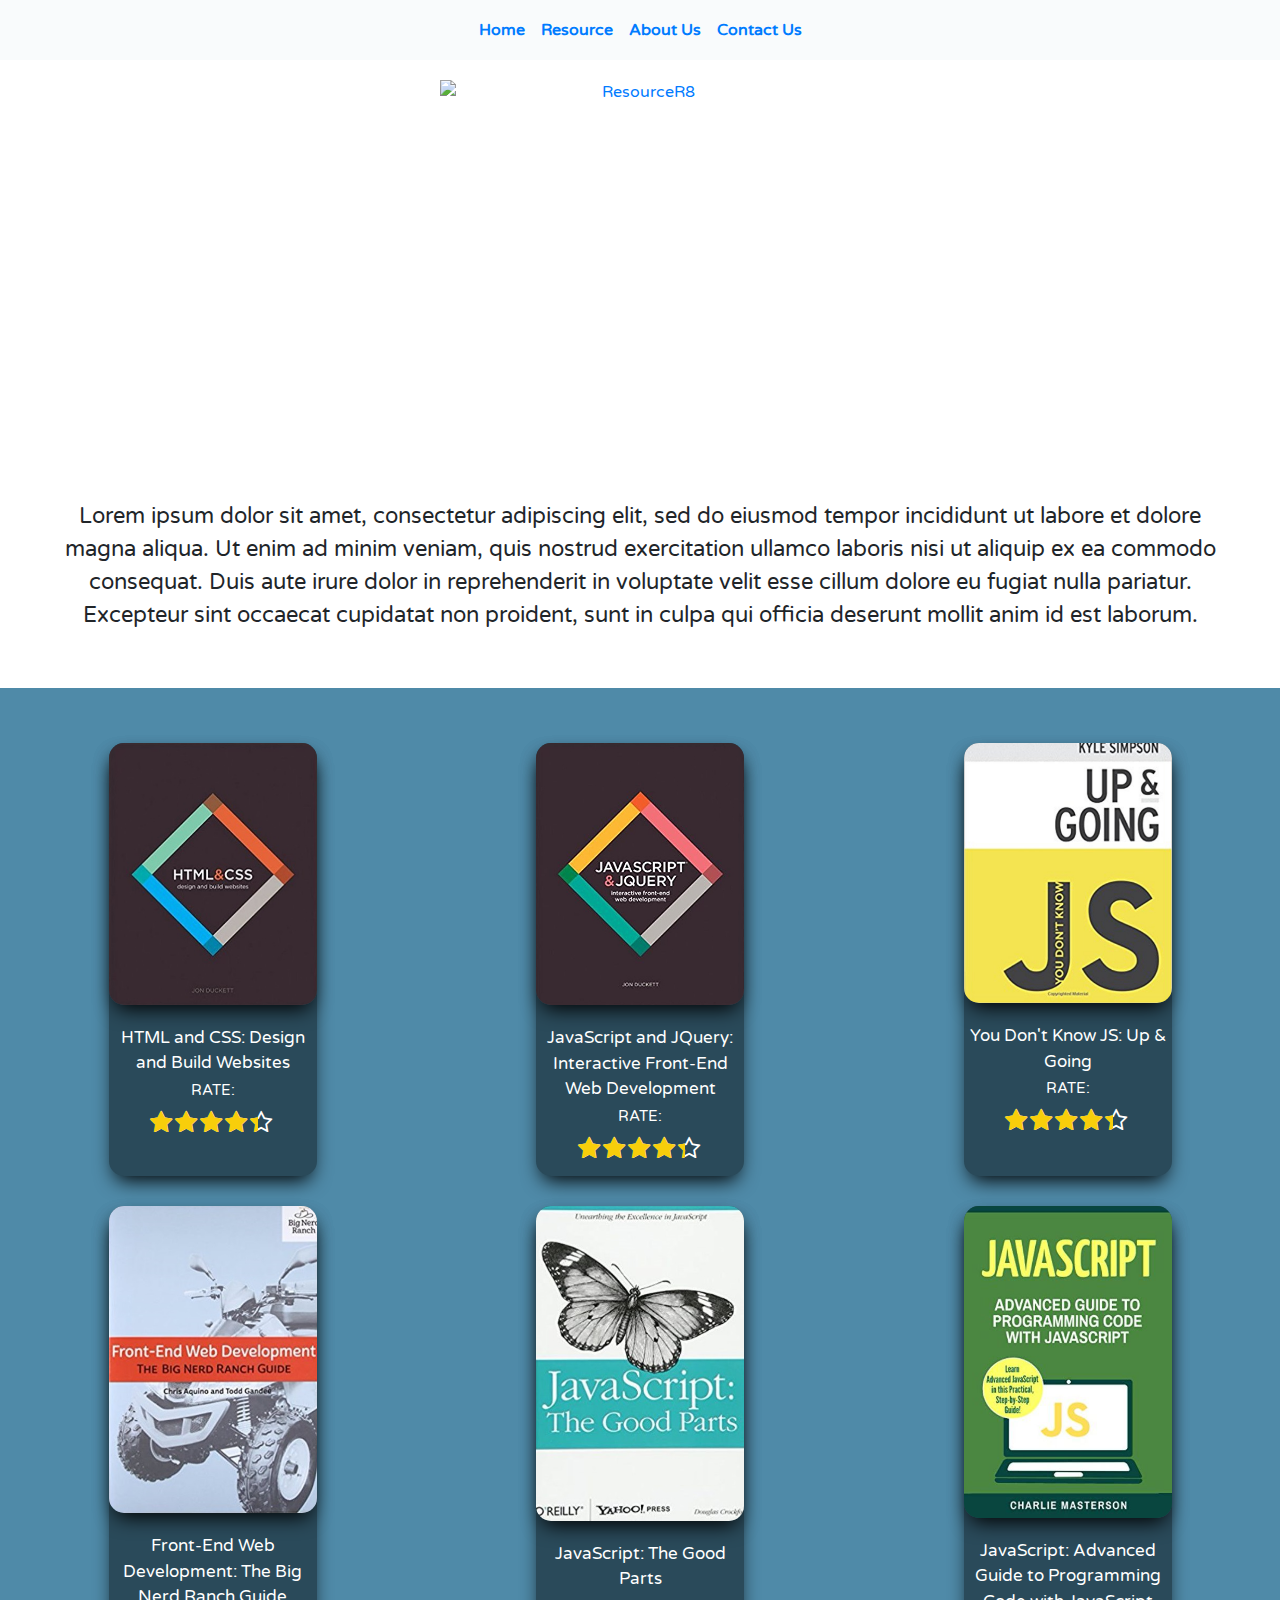
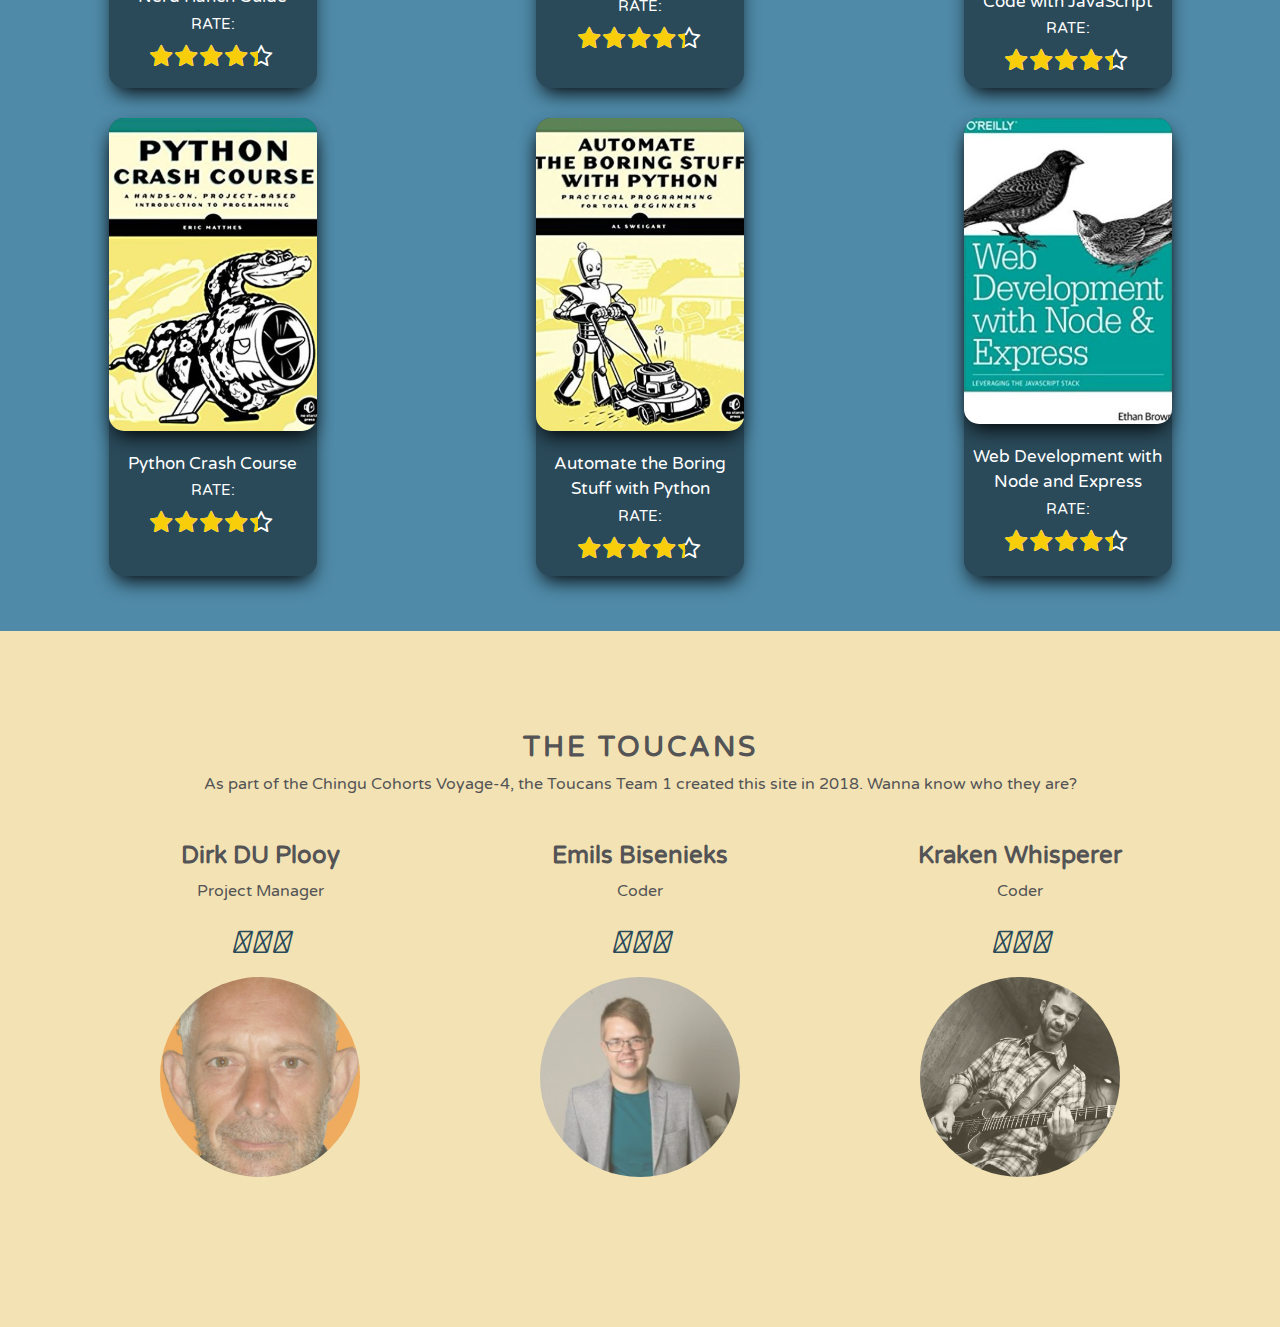
==== commit 6c5b1811: "EB FINAL EDIT" ====
--- a/index.html
+++ b/index.html
@@ -42,14 +42,14 @@
       </ul>
     </div>
   </nav>
-</div>
+  </div>
 
 
   <!--End of Navbar-Section-dirkduplooy-->
 
   <!--Header and Intro-->
   <div class="headerIntro justify-content-center text-center" id="headerIntro1">
-    <a href="#" class="navbar-brand page-scroll"><img src="img/logo.jpg"?text=LOGO width="400" height="400" class="d-inline-block align-top" alt="ResourceR8"/></a>
+    <a href="#" class="page-scroll"><img src="img/logo.jpg" text=LOGO width="400" height="400" class="d-inline-block align-top img-fluid" alt="ResourceR8"/></a>
 
     <p>Lorem ipsum dolor sit amet, consectetur adipiscing elit, sed do eiusmod tempor incididunt ut labore et dolore magna aliqua.
       Ut enim ad minim veniam, quis nostrud exercitation ullamco laboris nisi ut aliquip ex ea commodo consequat. Duis aute
--- a/css/style.css
+++ b/css/style.css
@@ -1,35 +1,37 @@
-
 /*BASIC MARKUP*/
+
 * {
-    /border: 1px solid red; /*Use when you need to check spacing*/
-    font-family: 'Varela Round', sans-serif;
+  font-family: 'Varela Round', sans-serif;
 }
 
 /*color pallete*/
-:root{
-	--color1: #4f8aa8;
-	--color2: #f3e3b4;
-	--color3: #2a4a5a;
-	--color4: #5c849a;
-    --color5: #545456;
-    --color6: #f9fbfc;
-}
-
-body{
-    //padding-top:135px ;
-}
+
+:root {
+  --color1: #4f8aa8;
+  --color2: #f3e3b4;
+  --color3: #2a4a5a;
+  --color4: #5c849a;
+  --color5: #545456;
+  --color6: #f9fbfc;
+}
+
+body {
+  //padding-top:135px ;
+}
+
 /*Navbar*/
-.navbar{
-
-    background-color: var(--color6);
-    padding: 10px 20px;
-    /border-radius: 25px;
-    font-weight: bold;
-    //mix-blend-mode: difference;
-    //z-index: inherit;
-}
+
+.navbar {
+  background-color: var(--color6);
+  padding: 10px 20px;
+  /border-radius: 25px;
+  font-weight: bold; //mix-blend-mode: difference;
+  //z-index: inherit;
+}
+
 /*Content-Section start*/
-.headerIntro{
+
+.headerIntro {
   padding: 20px 40px;
 }
 
@@ -39,6 +41,7 @@
 }
 
 /*Content Section end*/
+
 .resource-section {
   font-size: 20px;
   padding: 15px 0px;
@@ -56,7 +59,6 @@
   text-decoration: none;
 }
 
-
 /*CARDS*/
 
 .cards-section {
@@ -65,14 +67,14 @@
 }
 
 .card {
-    border-width: 0px;
-    border-radius: 0px;
-    background-color: var(--color3);
-    border-radius: 15px;
-    -webkit-box-shadow: 0 10px 20px -6px black;
-    -moz-box-shadow: 0 10px 20px -6px black;
-    box-shadow: 0 10px 20px -6px black;
-    padding-bottom: 10px;
+  border-width: 0px;
+  border-radius: 0px;
+  background-color: var(--color3);
+  border-radius: 15px;
+  -webkit-box-shadow: 0 10px 20px -6px black;
+  -moz-box-shadow: 0 10px 20px -6px black;
+  box-shadow: 0 10px 20px -6px black;
+  padding-bottom: 10px;
 }
 
 .card img {
@@ -84,20 +86,20 @@
 }
 
 .custom-card {
-    padding: 15px 0px;
-}
-
-.card-block h4{
-    margin: 0px;
-    padding: 20px 5px 0px 5px;
-    font-size: 17px;
-    line-height: inherit;
-}
-
-.card-block h5{
-    margin: 0px;
-    padding: 5px 0px 5px 0px;
-    font-size: 15px;
+  padding: 15px 0px;
+}
+
+.card-block h4 {
+  margin: 0px;
+  padding: 20px 5px 0px 5px;
+  font-size: 17px;
+  line-height: inherit;
+}
+
+.card-block h5 {
+  margin: 0px;
+  padding: 5px 0px 5px 0px;
+  font-size: 15px;
 }
 
 .card-footer {
@@ -105,11 +107,11 @@
 }
 
 /*STARS*/
+
 .stars-empty {
   display: inline-block;
   position: relative;
   font-family: FontAwesome;
-
   font-size: 1.5em;
   color: white;
   letter-spacing: 3px;
@@ -132,13 +134,13 @@
 .stars-full::before {
   content: "\f005 \f005 \f005 \f005 \f005";
   color: #f8ce0b;
-
 }
 
 /*MODALS*/
+
 .card-img-top {
-    cursor: pointer;
-    transition: 0.3s;
+  cursor: pointer;
+  transition: 0.3s;
 }
 
 .card-img-top:hover {
@@ -147,37 +149,47 @@
 }
 
 /* The Modal (background) */
+
 .modal {
-    display: none; /* Hidden by default */
-    position: fixed; /* Stay in place */
-    z-index: 1; /* Sit on top */
-    padding-top: 50px; /* Location of the box */
-    left: 0;
-    top: 0;
-    width: 100%; /* Full width */
-    height: 100%; /* Full height */
-    overflow: auto; /* Enable scroll if needed */
-    background-color: rgb(0,0,0); /* Fallback color */
-    background-color: rgba(0,0,0,0.9); /* Black w/ opacity */
+  display: none;
+  /* Hidden by default */
+  position: fixed;
+  /* Stay in place */
+  z-index: 1;
+  /* Sit on top */
+  padding-top: 50px;
+  /* Location of the box */
+  left: 0;
+  top: 0;
+  width: 100%;
+  /* Full width */
+  height: 100%;
+  /* Full height */
+  overflow: auto;
+  /* Enable scroll if needed */
+  background-color: rgb(0, 0, 0);
+  /* Fallback color */
+  background-color: rgba(0, 0, 0, 0.9);
+  /* Black w/ opacity */
 }
 
 /* Modal Content (image) */
+
 .modal-content {
-    padding: 0px;
-    margin: auto;
-    display: block;
-    width: 50%;
-    max-width: 700px;
-}
-
-
+  padding: 0px;
+  margin: auto;
+  display: block;
+  width: 50%;
+  max-width: 700px;
+}
 
 /* Add Animation */
+
 .modal-content {
-    -webkit-animation-name: zoom;
-    -webkit-animation-duration: 0.5s;
-    animation-name: zoom;
-    animation-duration: 0.5s;
+  -webkit-animation-name: zoom;
+  -webkit-animation-duration: 0.5s;
+  animation-name: zoom;
+  animation-duration: 0.5s;
 }
 
 .modal-content-text {
@@ -214,82 +226,94 @@
 }
 
 /*Rating-stars*/
+
 .rating-stars ul {
-  list-style-type:none;
-  padding:0;
-
-  -moz-user-select:none;
-  -webkit-user-select:none;
-}
-.rating-stars ul > li.star {
-  display:inline-block;
-
+  list-style-type: none;
+  padding: 0;
+  -moz-user-select: none;
+  -webkit-user-select: none;
+}
+
+.rating-stars ul>li.star {
+  display: inline-block;
 }
 
 /* Idle State of the stars */
-.rating-stars ul > li.star > i.fa {
-  font-size:2.5em; /* Change the size of the stars */
-  color:#ccc; /* Color on idle state */
+
+.rating-stars ul>li.star>i.fa {
+  font-size: 2.5em;
+  /* Change the size of the stars */
+  color: #ccc;
+  /* Color on idle state */
 }
 
 /* Hover state of the stars */
-.rating-stars ul > li.star.hover > i.fa{
-  color:#FFCC36;
+
+.rating-stars ul>li.star.hover>i.fa {
+  color: #FFCC36;
 }
 
 /* Selected state of the stars */
-.rating-stars ul > li.star.selected > i.fa {
-  color:#FF912C;
+
+.rating-stars ul>li.star.selected>i.fa {
+  color: #FF912C;
 }
 
 @-webkit-keyframes zoom {
-    from {-webkit-transform:scale(0)}
-    to {-webkit-transform:scale(1)}
+  from {
+    -webkit-transform: scale(0)
+  }
+  to {
+    -webkit-transform: scale(1)
+  }
 }
 
 @keyframes zoom {
-    from {transform:scale(0)}
-    to {transform:scale(1)}
+  from {
+    transform: scale(0)
+  }
+  to {
+    transform: scale(1)
+  }
 }
 
 /* The Close Button */
+
 .close {
-    position: absolute;
-    top: 15px;
-    right: 35px;
-    color: var(--color2);
-    font-size: 40px;
-    font-weight: bold;
-    transition: 0.3s;
-}
-
-.close:hover,
-.close:focus {
-    color: #bbb;
-    text-decoration: none;
-    cursor: pointer;
+  position: absolute;
+  top: 15px;
+  right: 35px;
+  color: var(--color2);
+  font-size: 40px;
+  font-weight: bold;
+  transition: 0.3s;
+}
+
+.close:hover, .close:focus {
+  color: #bbb;
+  text-decoration: none;
+  cursor: pointer;
 }
 
 /* 100% Image Width on Smaller Screens */
-@media only screen and (max-width: 700px){
-    .modal-content {
-        width: 100%;
-    }
-}
-
-
+
+@media only screen and (max-width: 700px) {
+  .modal-content {
+    width: 100%;
+  }
+}
 
 /*FOOTER*/
 
-footer{
+footer {
   padding-top: 100px;
-	background-color: var(--color2);
-	color: var(--color5);
-}
-
-.about h3{
+  background-color: var(--color2);
+  color: var(--color5);
+}
+
+.about h3 {
   padding-top: px;
-	letter-spacing: 3px;
+  letter-spacing: 3px;
   font-weight: bolder;
 }
 
@@ -298,13 +322,14 @@
 }
 
 .person {
-    border: 0px;
-    opacity: 0.7;
-    width: 200px;
-    height: 200px;
-}
+  border: 0px;
+  opacity: 0.7;
+  width: 200px;
+  height: 200px;
+}
+
 .person:hover {
-    box-shadow: 0 0 20px 10px var(--color3);
+  box-shadow: 0 0 5px 5px var(--color3);
 }
 
 .profile-containers {
@@ -315,10 +340,10 @@
   padding: 10px 10px 100px 10px;
 }
 
-.footer a{
-	color: var(--color3);
-}
-
-.footer a:hover{
-	color: var(--color1);
-}
+.footer a {
+  color: var(--color3);
+}
+
+.footer a:hover {
+  color: var(--color1);
+}
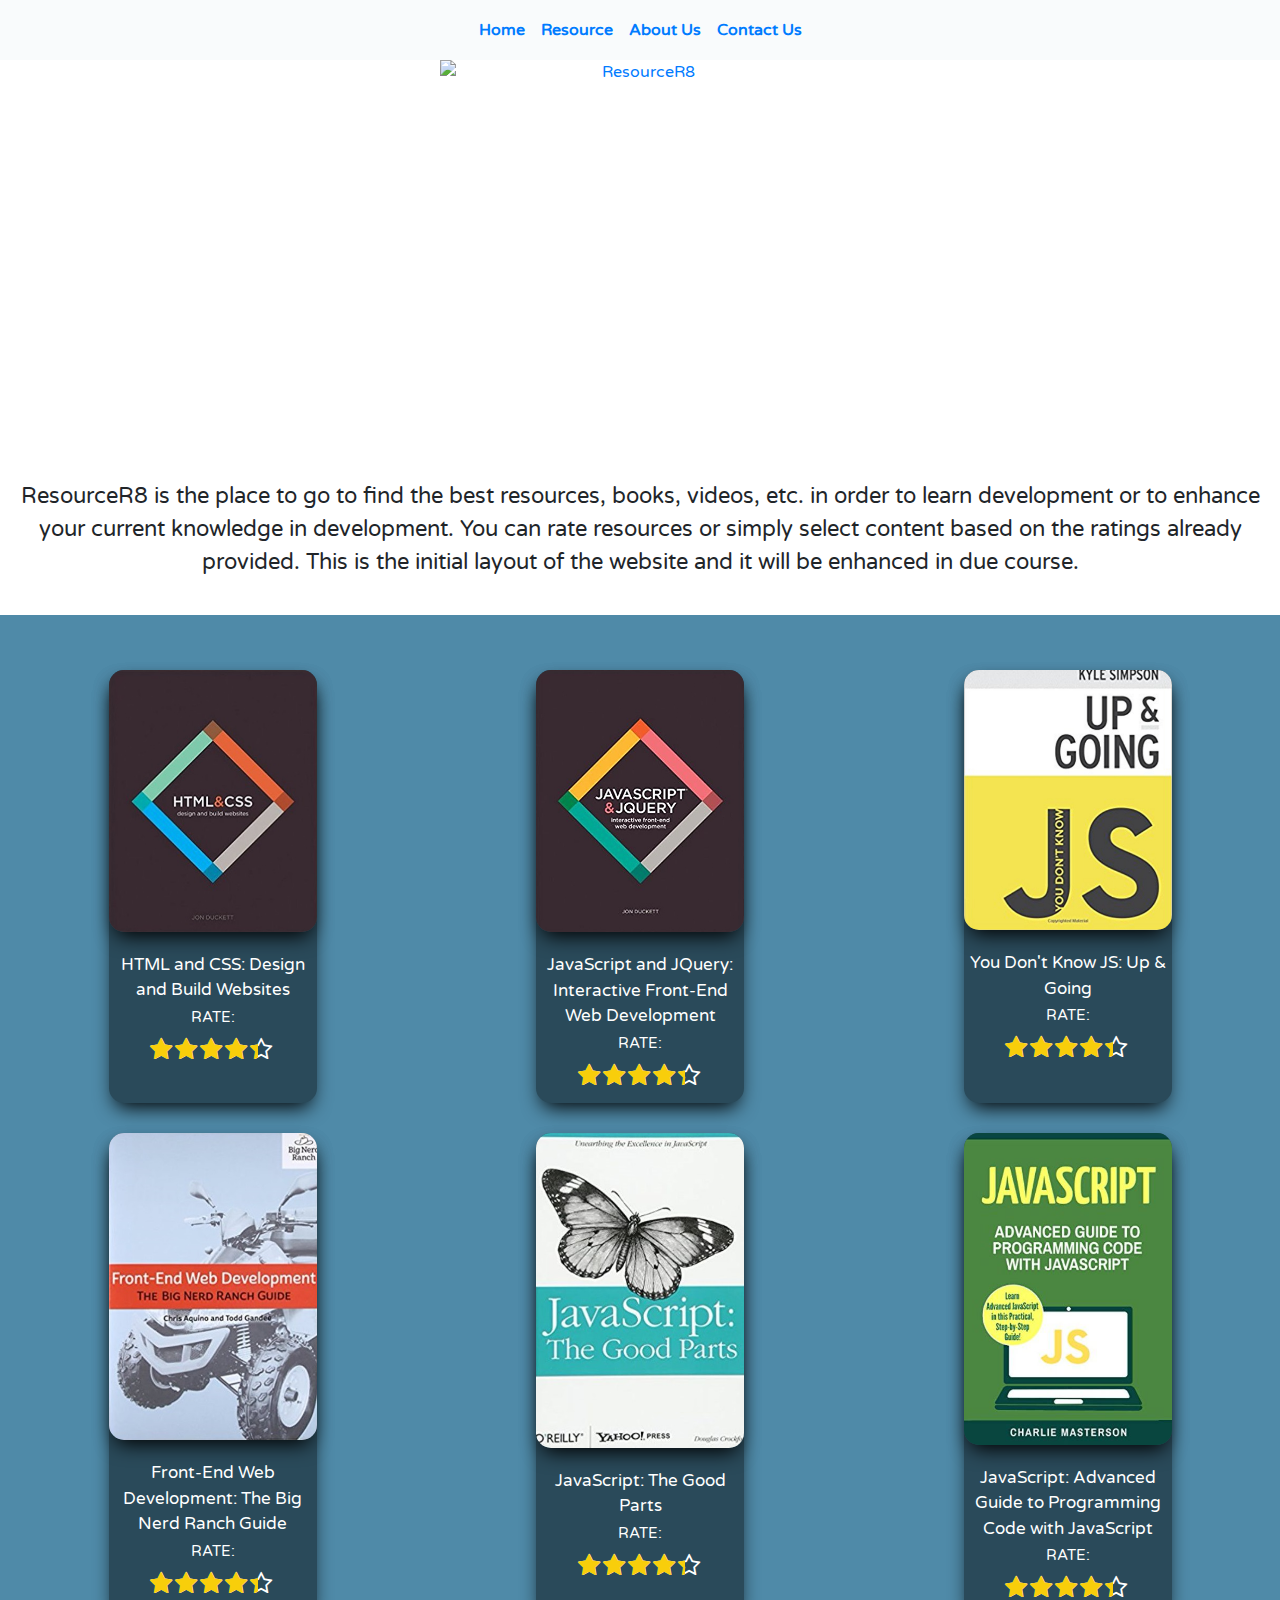
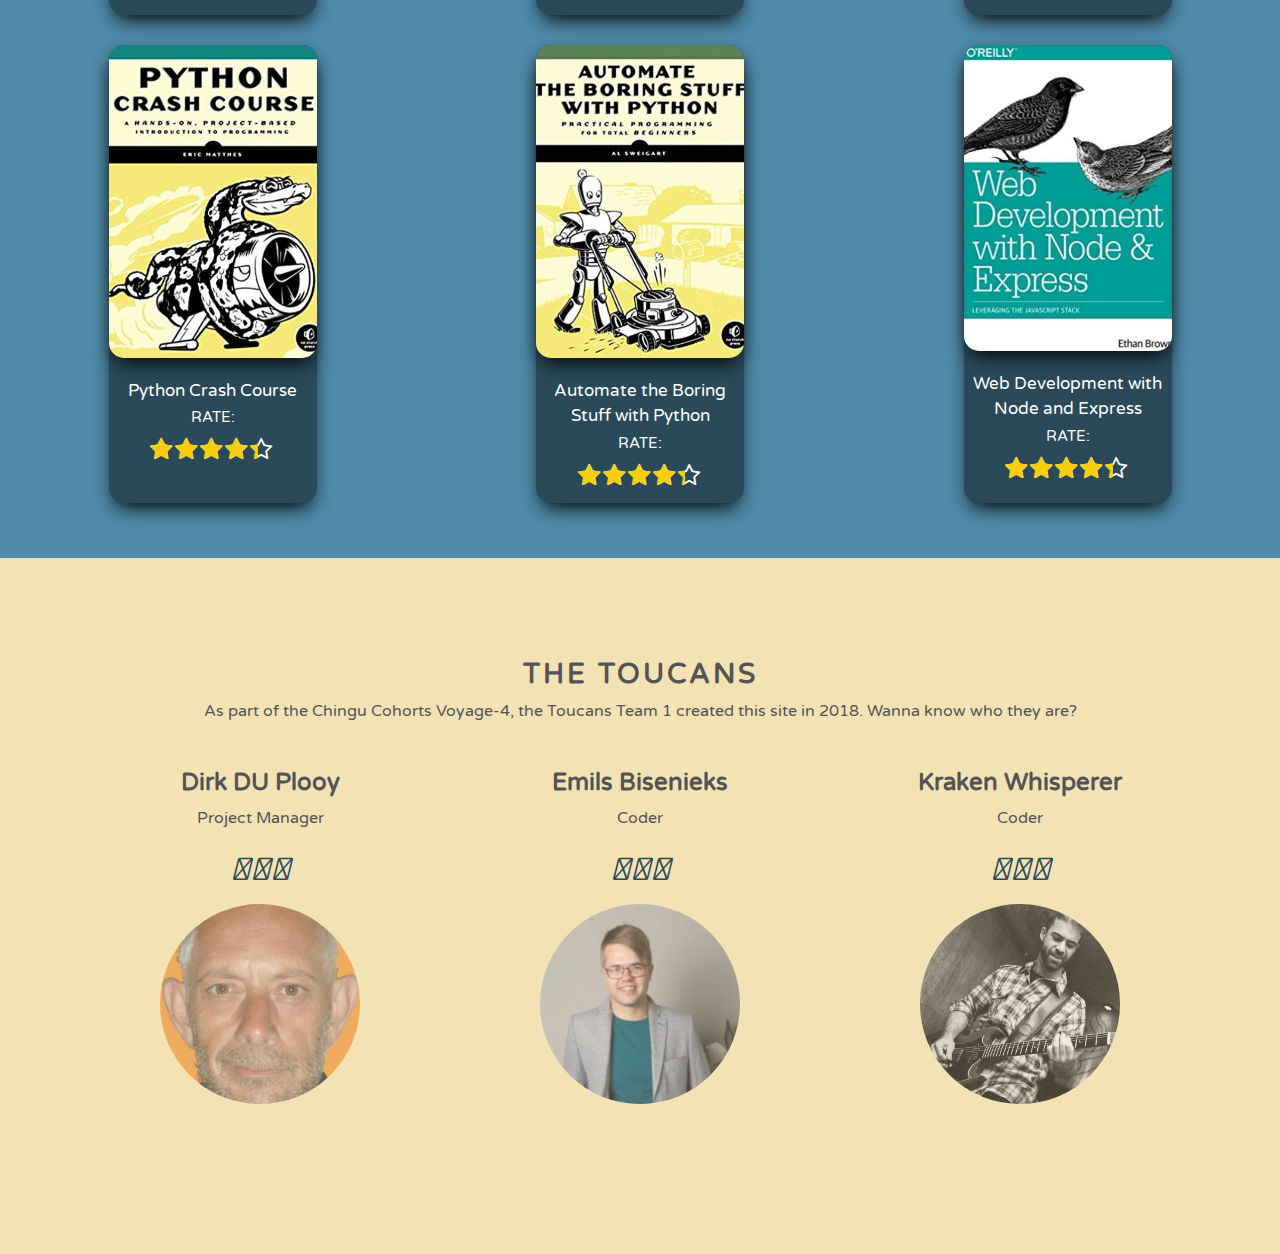
==== commit 934b5a68: "Merge branch 'development' into deb_eb_edit" ====
--- a/index.html
+++ b/index.html
@@ -51,10 +51,7 @@
   <div class="headerIntro justify-content-center text-center" id="headerIntro1">
     <a href="#" class="page-scroll"><img src="img/logo.jpg" text=LOGO width="400" height="400" class="d-inline-block align-top img-fluid" alt="ResourceR8"/></a>
 
-    <p>Lorem ipsum dolor sit amet, consectetur adipiscing elit, sed do eiusmod tempor incididunt ut labore et dolore magna aliqua.
-      Ut enim ad minim veniam, quis nostrud exercitation ullamco laboris nisi ut aliquip ex ea commodo consequat. Duis aute
-      irure dolor in reprehenderit in voluptate velit esse cillum dolore eu fugiat nulla pariatur. Excepteur sint occaecat
-      cupidatat non proident, sunt in culpa qui officia deserunt mollit anim id est laborum.</p>
+    <p>ResourceR8 is the place to go to find the best resources, books, videos, etc. in order to learn development or to enhance your current knowledge in development. You can rate resources or simply select content based on the ratings already provided. This is the initial layout of the website and it will be enhanced in due course.</p>
 
   </div>
 
--- a/css/style.css
+++ b/css/style.css
@@ -1,7 +1,10 @@
 /*BASIC MARKUP*/
 
 * {
-  font-family: 'Varela Round', sans-serif;
+    /*border: 1px solid red; /*Use when you need to check spacing*/
+    font-family: 'Varela Round', sans-serif;
+  
+
 }
 
 /*color pallete*/
@@ -15,18 +18,22 @@
   --color6: #f9fbfc;
 }
 
-body {
-  //padding-top:135px ;
-}
+
+/*.body{
+    /*padding-top:135px ;
+}*/
+
 
 /*Navbar*/
 
-.navbar {
-  background-color: var(--color6);
-  padding: 10px 20px;
-  /border-radius: 25px;
-  font-weight: bold; //mix-blend-mode: difference;
-  //z-index: inherit;
+   .navbar {
+    background-color: var(--color6);
+    padding: 10px 20px;
+    /*border-radius: 25px;*/
+    font-weight: bold;
+    /*mix-blend-mode: difference;
+     z-index: inherit;*/}
+
 }
 
 /*Content-Section start*/
@@ -227,11 +234,14 @@
 
 /*Rating-stars*/
 
+
 .rating-stars ul {
   list-style-type: none;
   padding: 0;
   -moz-user-select: none;
   -webkit-user-select: none;
+  user-select: none;
+
 }
 
 .rating-stars ul>li.star {
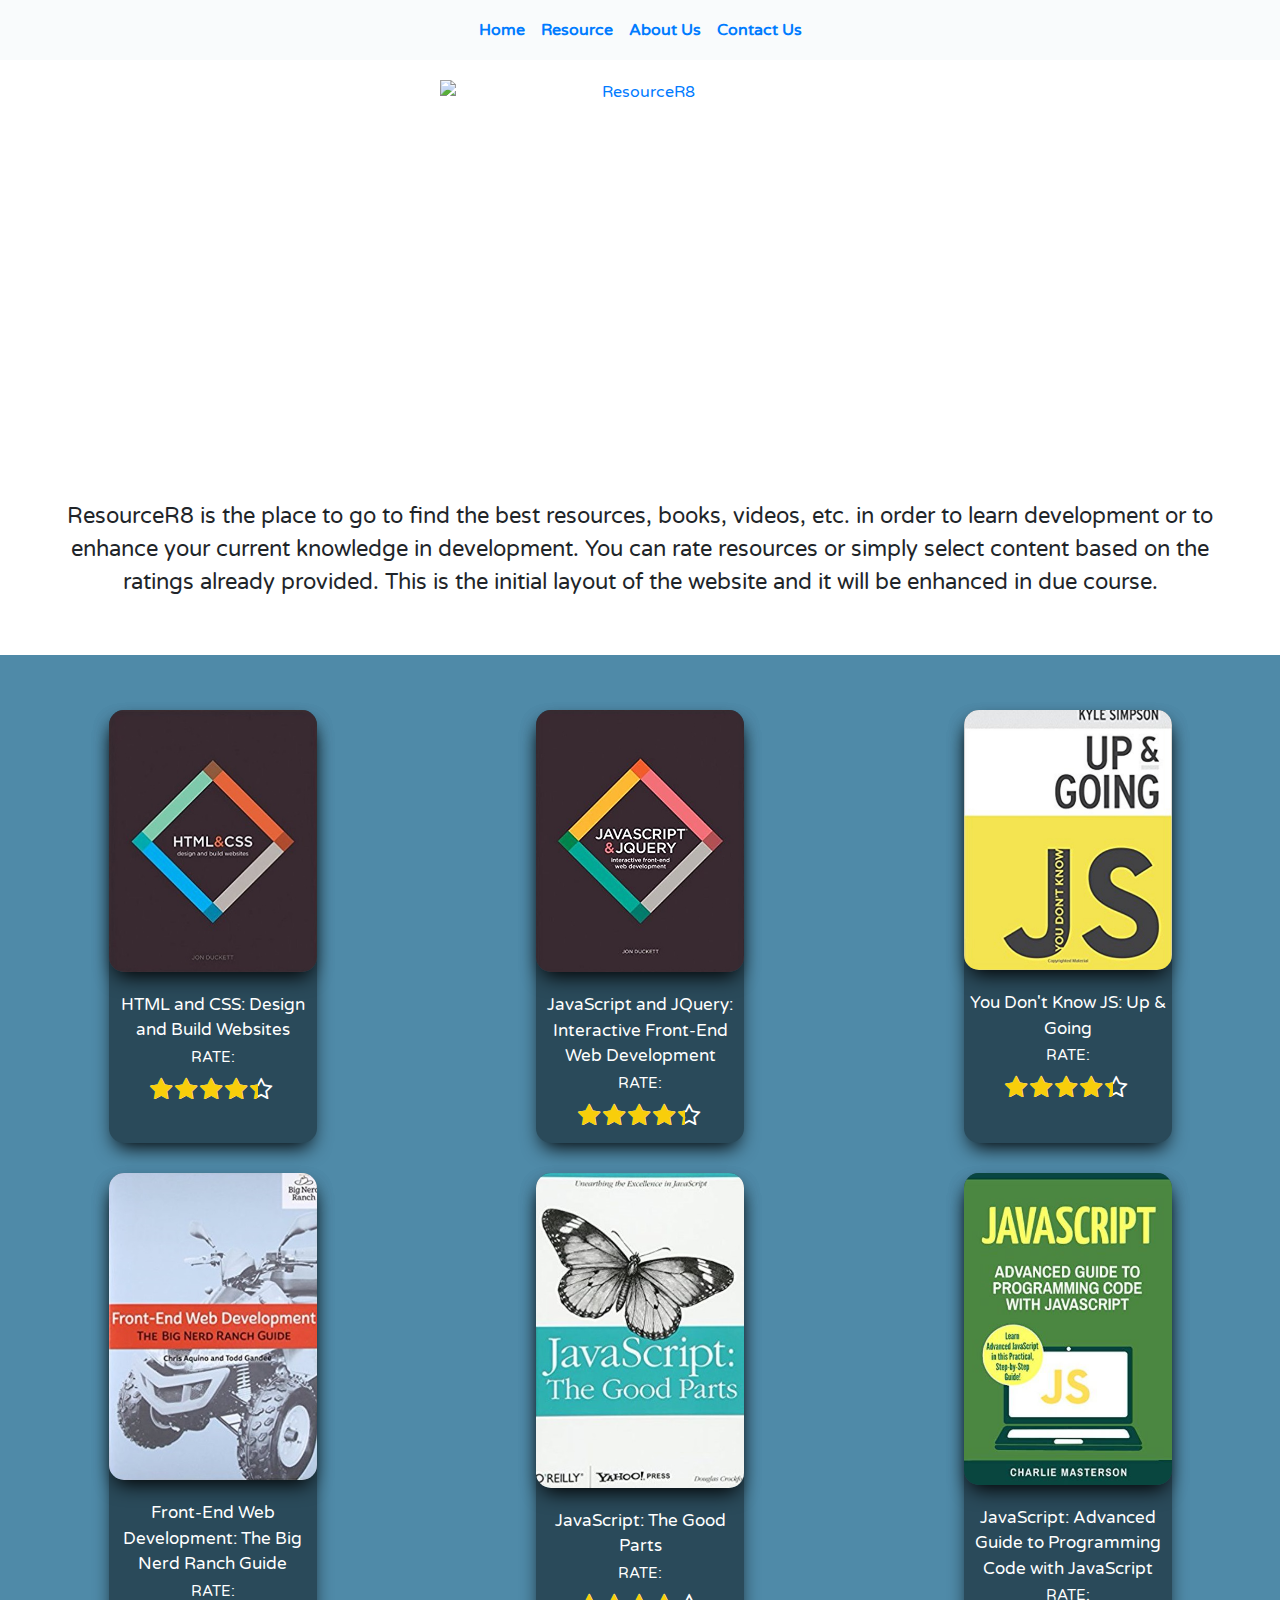
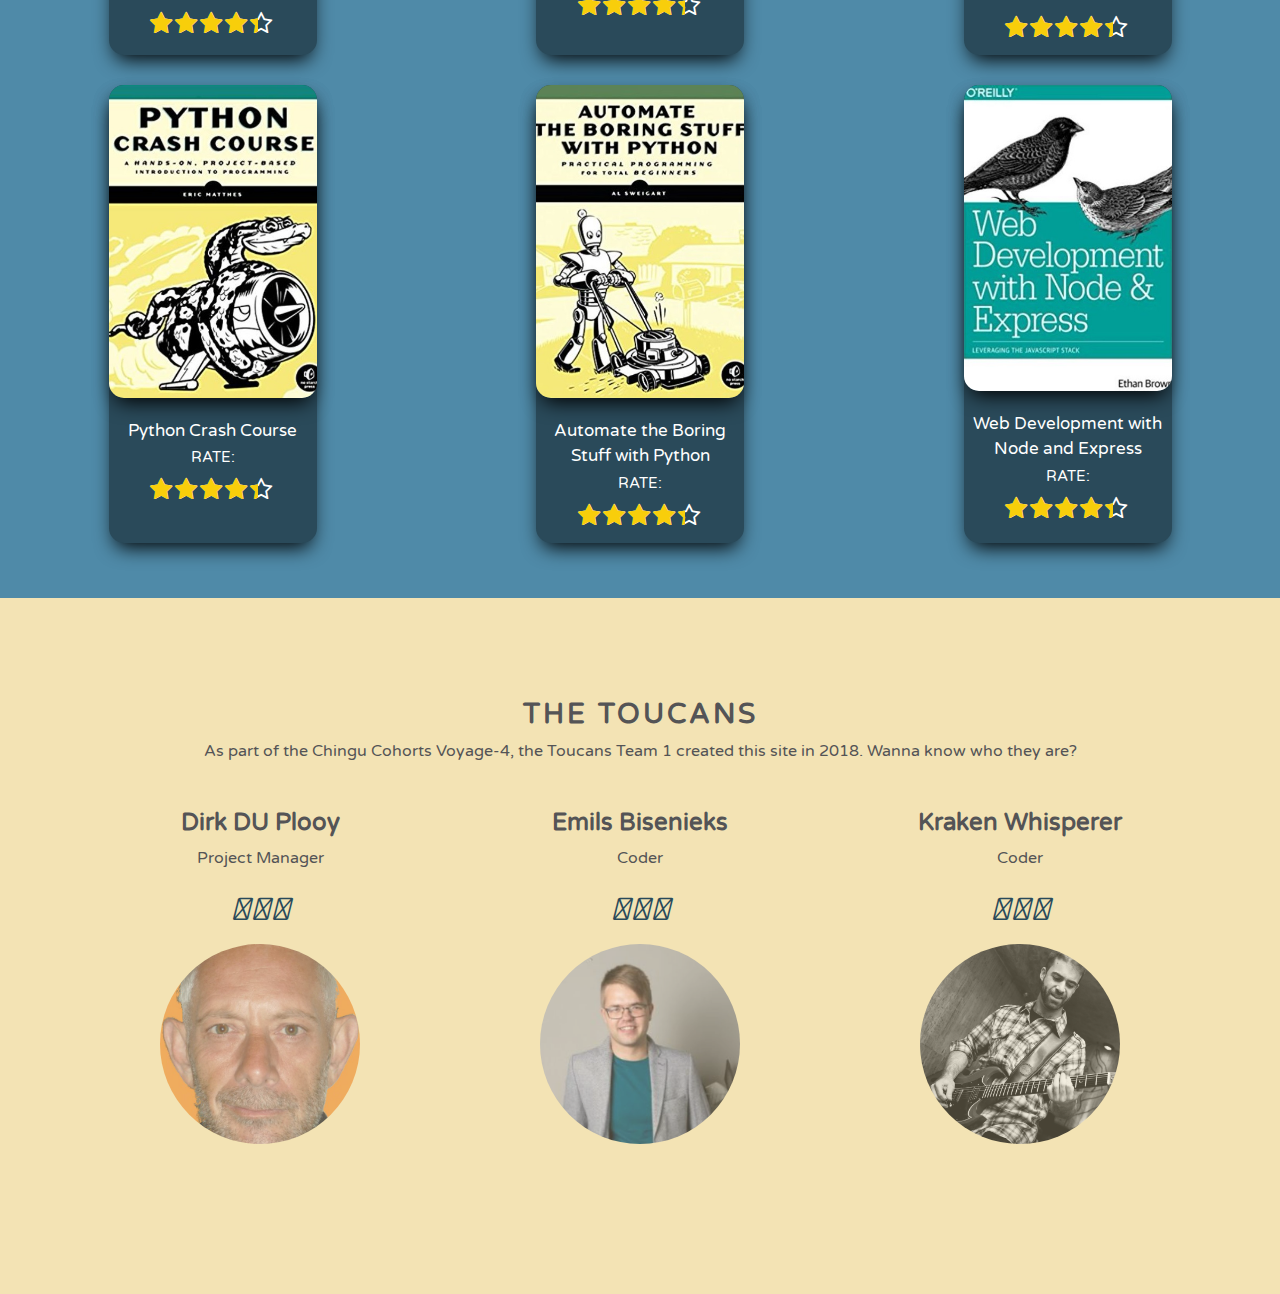
==== commit 64e01fcd: "Replace RawGit with jsDelivr" ====
--- a/index.html
+++ b/index.html
@@ -11,7 +11,7 @@
     crossorigin="anonymous">
   <link rel="stylesheet" href="https://maxcdn.bootstrapcdn.com/font-awesome/4.7.0/css/font-awesome.min.css">
   <script defer src="https://use.fontawesome.com/releases/v5.0.7/js/all.js"></script>
-  <link rel="stylesheet" href="https://cdn.rawgit.com/konpa/devicon/df6431e323547add1b4cf45992913f15286456d3/devicon.min.css">
+  <link rel="stylesheet" href="https://cdn.jsdelivr.net/gh/konpa/devicon@df6431e323547add1b4cf45992913f15286456d3/devicon.min.css">
   <link href="https://fonts.googleapis.com/css?family=Gloria+Hallelujah|Varela+Round" rel="stylesheet">
   <link rel="stylesheet" type="text/css" href="css/style.css" />
   <title>Toucans-Team-1</title>
--- a/css/style.css
+++ b/css/style.css
@@ -34,7 +34,7 @@
     /*mix-blend-mode: difference;
      z-index: inherit;*/}
 
-}
+
 
 /*Content-Section start*/
 
